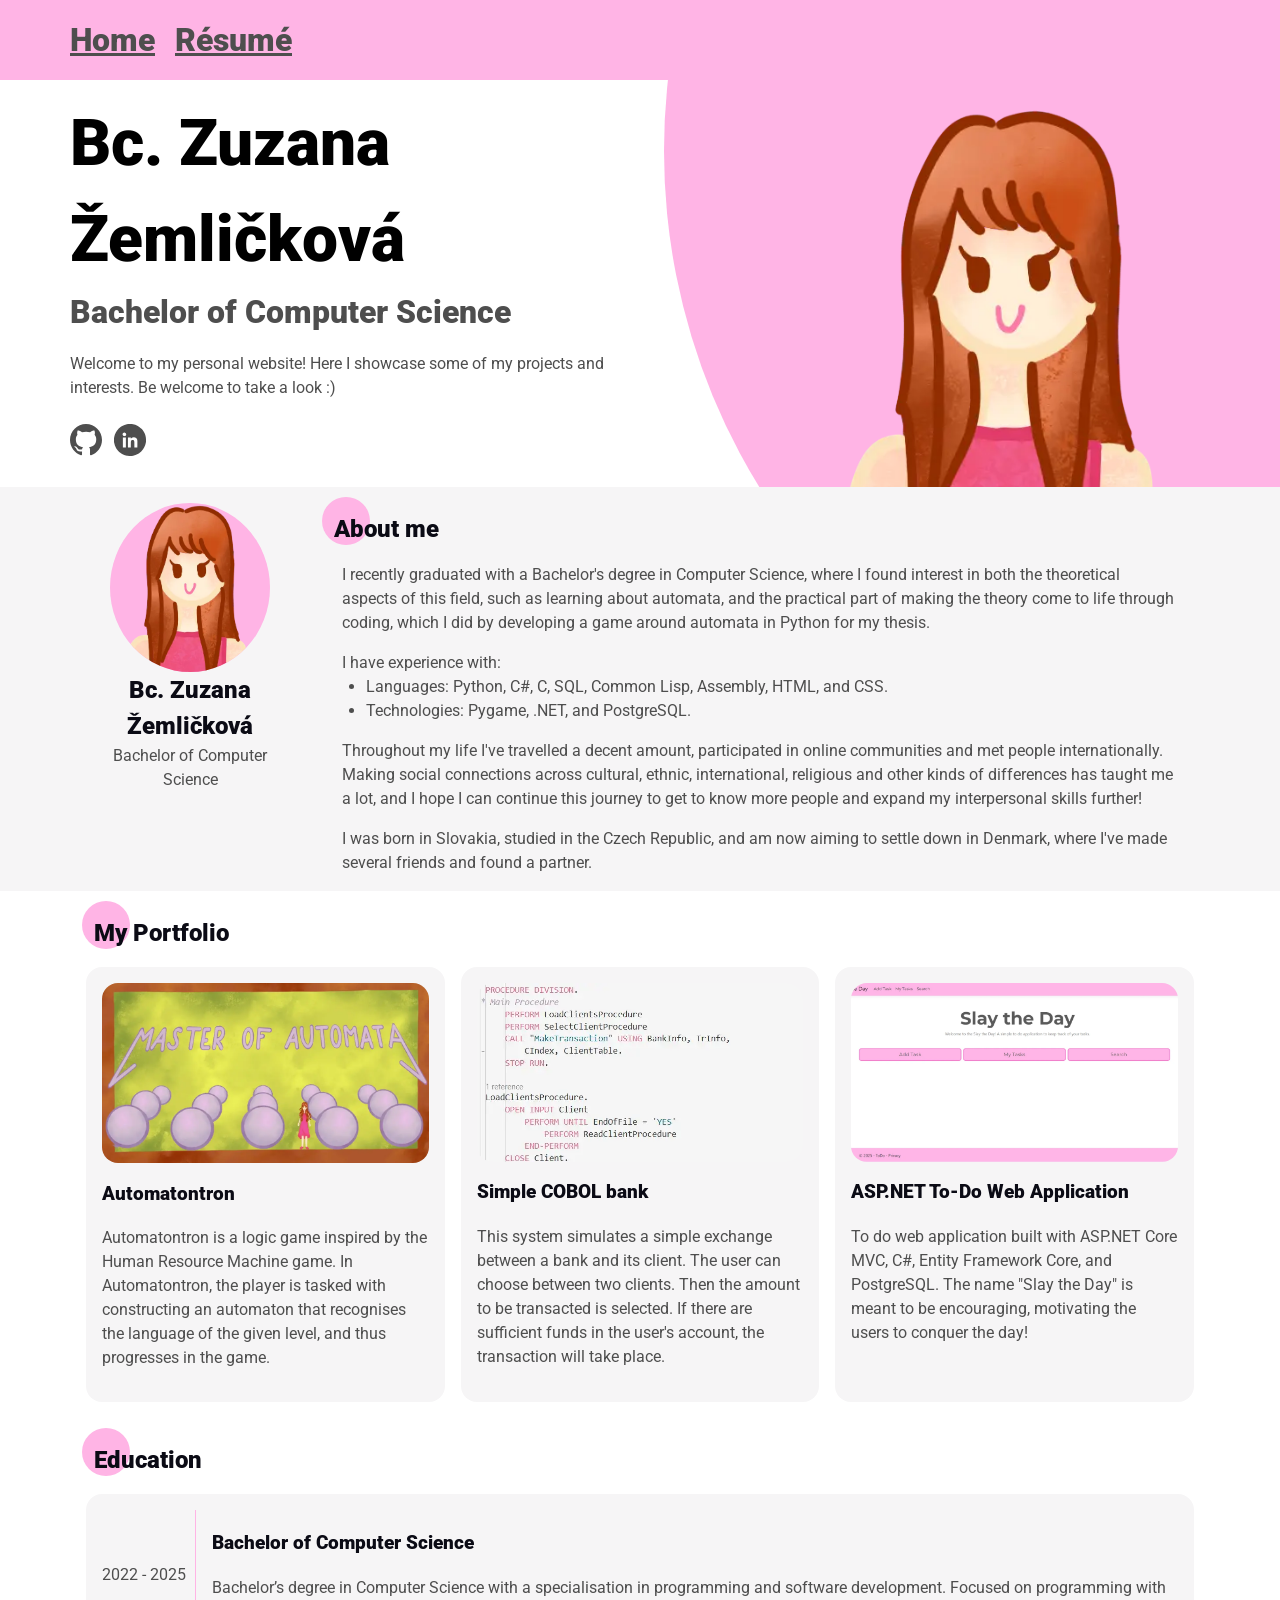
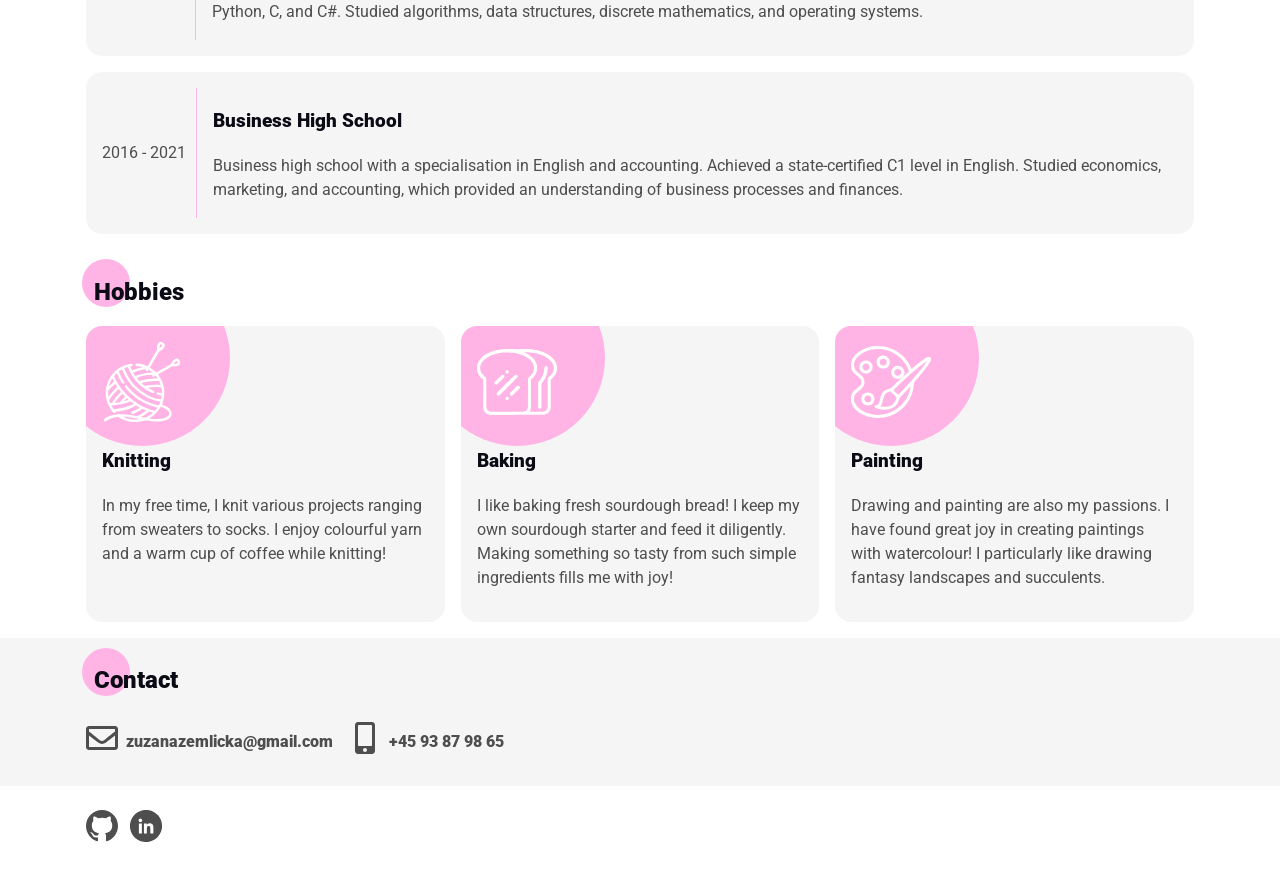
==== index.html @ 3e22348a "Update CV" ====
<!DOCTYPE html>
<html lang="en">
    <head>
        <link rel="stylesheet" href="style.css">
        <meta charset="UTF-8">
        <meta http-equiv="X-UA-Compatible" content="IE=edge">
        <meta name="viewport" content="width=device-width, initial-scale=1.0">
        <meta name="description" content="Portfolio website created to showcase my projects.">
        <link rel="icon" href="assets/other/profile-picture.webp">
        <title>Zuzana Žemličková | Portfolio</title>
    </head>

    <body>
        <header class="accent-color--primary section">
            <div class="justify-left section-width">
                <a href="index.html" class="link big-text padded-text-right thick-text">Home</a>
                <a href="Zuzana_Zemlickova_Resume.pdf" class="link big-text padded-text-right thick-text">Résumé</a>
            </div>
        </header>
        
        <main>
            <section class="background-color--primary overflow-stopper">
                <div class="flex section-width">
                    <div class="half display-contents">
                        <h1>Bc. Zuzana Žemličková</h1>
                        <span class="big-text coloured-text thick-text">Bachelor of Computer Science</span>
                        <p>Welcome to my personal website! Here I showcase some of my projects and interests. Be welcome to take a look :)</p>
                        <div>
                            <a href="https://github.com/ZuZanaZZ">
                                <img class="icon small-img" alt="github logo" src="assets/other/github-logo.svg"></a>
                            <a href="https://www.linkedin.com/in/zuzana-žemličková/">
                                <img class="icon small-img" alt="linkedin logo" src="assets/other/linkedin-logo.svg"></a>
                        </div>
                    </div>
                    <div class="big-circle flex-reverse half display-none">
                        <img class="upper--part__picture" alt="profile picture" src="assets/other/profile-picture.webp">
                    </div>
                </div>
            </section>

            <section class="background-color--secondary">
                <div class="about-me flex--no-padding section-width">
                    <figure class="vertical-align flex--no-padding">
                        <img class="about-me-picture avatar-circle" alt="profile picture" src="assets/other/profile-picture.webp">
                        <figcaption class="vertical-align flex--no-padding">
                            <h2 class="text-center">Bc. Zuzana Žemličková</h2>
                            <span class="text-center">Bachelor of Computer Science</span>
                        </figcaption>
                    </figure>
                    <article>
                        <h2 class="title">About me</h2>
                        <p class="padded-text-horizontal">
                            I recently graduated with a Bachelor's degree in Computer Science, where I found interest in both the theoretical aspects of this field, such as learning about automata, and the practical part of making the theory come to life through coding, which I did by developing a game around automata in Python for my thesis.
                        </p>
                        <h3 class="list-title">I have experience with:</h3>
                        <ul>
                            <li>Languages: Python, C#, C, SQL, Common Lisp, Assembly, HTML, and CSS.</li>
                            <li>Technologies: Pygame, .NET, and PostgreSQL.</li>
                        </ul>
                        <p class="padded-text-horizontal">
                            Throughout my life I've travelled a decent amount, participated in online communities and met people internationally. 
                            Making social connections across cultural, ethnic, international, religious and other kinds of differences has taught me a lot, and I hope I can continue this journey to get to know more people and expand my interpersonal skills further!
                        </p>
                        <p class="padded-text-horizontal">
                            I was born in Slovakia, studied in the Czech Republic, and am now aiming to settle down in Denmark, where I've made several friends and found a partner.
                        </p>
                    </article>
                </div>
            </section>
            
            <section class="section-width">
                <h2 class="grid__title title">My Portfolio</h2>
                    <div class="grid">
                        <article class="grid-card background-color--secondary">
                            <img class="grid-card--img" alt="Automatontron example" src="assets/automatontron/game_completion.webp">
                            <h3 class="grid-card__title">Automatontron</h3>
                                <p class="grid-card__text">
                                    Automatontron is a logic game inspired by the Human Resource Machine game. 
                                    In Automatontron, the player is tasked with constructing an automaton that recognises the language of the given level, and thus progresses in the game.
                                </p>
                            <a href="automatontron.html" class="grid-card--link">Automatontron card</a>
                        </article>
                        <article class="grid-card background-color--secondary">
                            <img class="grid-card--img" alt="COBOL example" src="assets/cobol_bank/COBOL_example.webp">
                            <h3 class="grid-card__title">Simple COBOL bank</h3>
                                <p class="grid-card__text">
                                    This system simulates a simple exchange between a bank and its client.
                                    The user can choose between two clients.
                                    Then the amount to be transacted is selected.
                                    If there are sufficient funds in the user's account, the transaction will take place.
                                </p>
                            <a href="cobol_bank.html" class="grid-card--link">Simple COBOL bank card</a>
                        </article>
                        <article class="grid-card background-color--secondary">
                            <img class="grid-card--img" alt="Slay the day example" src="assets/slay_the_day/main_page_full.webp">
                            <h3 class="grid-card__title">ASP.NET To-Do Web Application</h3>
                                <p class="grid-card__text">
                                    To do web application built with ASP.NET Core MVC, C#, Entity Framework Core, and PostgreSQL.
                                    The name "Slay the Day" is meant to be encouraging, motivating the users to conquer the day! 
                                </p>
                            <a href="slay_the_day.html" class="grid-card--link">Slay the day card</a>
                        </article>
                    </div>
            </section>

            <section class="section-width">
                <h2 class="title">Education</h2>
                    <div class="flex flex-vertical">
                        <article class="education-card flex-card background-color--secondary flex">
                            <div class="flex-vertical dividing-line divider-width">
                                <span><time datetime="2022">2022</time> - <time datetime="2025">2025</time></span>
                            </div>
                            <div>
                                <h3>Bachelor of Computer Science</h3>
                                <p>
                                    Bachelor’s degree in Computer Science with a specialisation in programming and software development. 
                                    Focused on programming with Python, C, and C#. Studied algorithms, data structures, discrete mathematics, and operating systems.
                                </p>
                            </div>
                        </article>
                        <article class="education-card flex-card background-color--secondary flex">
                            <div class="flex-vertical dividing-line divider-width">
                                <span><time datetime="2016">2016</time> - <time datetime="2021">2021</time></span>
                            </div>
                            <div>
                                <h3>Business High School</h3>
                                <p>Business high school with a specialisation in English and accounting.
                                    Achieved a state-certified C1 level in English.
                                    Studied economics, marketing, and accounting, which provided an understanding of business processes and finances.
                                </p>
                            </div>
                        </article>
                    </div>
            </section>

            <section class="section-width">
                <h2 class="flex-title title">Hobbies</h2>
                    <div class="flex">
                        <article class="flex-card background-color--secondary overflow-stopper card-circle">
                            <img class="hobbies-picture" alt="yarn icon" src="assets/other/knitting.svg">
                            <h3 class="flex-card__title">Knitting</h3>
                                <p class="flex-card__text">
                                    In my free time, I knit various projects ranging from sweaters to socks.
                                    I enjoy colourful yarn and a warm cup of coffee while knitting!
                                </p>
                        </article>
                        <article class="flex-card background-color--secondary overflow-stopper card-circle">
                            <img class="hobbies-picture" alt="bread icon" src="assets/other/baking.svg">
                            <h3 class="flex-card__title">Baking</h3>
                                <p class="flex-card__text">
                                    I like baking fresh sourdough bread! 
                                    I keep my own sourdough starter and feed it diligently.
                                    Making something so tasty from such simple ingredients fills me with joy!
                                </p>
                        </article>
                        <article class="flex-card background-color--secondary overflow-stopper card-circle">
                            <img class="hobbies-picture" alt="painting icon" src="assets/other/painting.svg">
                            <h3 class="flex-card__title">Painting</h3>
                                <p class="flex-card__text">
                                    Drawing and painting are also my passions. 
                                    I have found great joy in creating paintings with watercolour! 
                                    I particularly like drawing fantasy landscapes and succulents.
                                </p>
                        </article>
                    </div>
            </section>

            <section class="background-color--secondary">
                <div class="section-width">
                    <h2 class="title circle">Contact</h2>
                        <div class="flex">
                            <div class="flex--no-padding">
                                <img class="small-img" alt="envelope icon" src="assets/other/envelope-regular.svg">
                                <address class="padded-text-vertical thick-text">zuzanazemlicka@gmail.com</address>
                            </div>
                            <div class="flex--no-padding">
                                <img class="small-img" alt="mobile icon" src="assets/other/mobile-alt-solid.svg">
                                <address class="padded-text-vertical thick-text">+45 93 87 98 65</address>
                            </div>
                        </div>
                </div>
            </section>
        </main>    

        <footer class="section-width footer">
            <div class="justify-left">
                <a href="https://github.com/ZuZanaZZ">
                    <img class="icon small-img" alt="github logo" src="assets/other/github-logo.svg"></a>
                <a href="https://www.linkedin.com/in/zuzana-žemličková/">
                    <img class="icon small-img" alt="linkedin logo" src="assets/other/linkedin-logo.svg"></a>
            </div>
        </footer>
    </body>
</html>
---- style.css ----
/*colors*/
:root{
    --background-color--primary: #f6f5f6;
    --background-color--secondary: white;
    --accent-color--primary: #ffb4e5;
    --accent-color--secondary: #dedbde;
    --text-color--title: #0b0b15;   
    --text-color--text: #4e4e4e;
}

/*font*/
@font-face {
    font-family: "Roboto";
    font-display: swap;
    src: url(assets/other/Roboto-VariableFont_wdth\,wght.ttf);
}

/*site*/
.background-color--primary{
    background-color: var(--background-color--secondary);
}

.background-color--secondary{
    background-color: var(--background-color--primary);
} 

.accent-color--primary{
    background-color: var(--accent-color--primary);
}

.section-width{
    max-width: 1140px;
    margin: auto;
}

body, textarea{
    font-family: "Roboto", sans-serif;
    line-height: 1.5;
    font-weight: 400;
    margin: 0;
    padding: 0;
}

.big-img, .medium-img{
    border-radius: 1em;
    margin-left: 3em;
}

/*font*/
p, a, address, span, li{
    color: var(--text-color--text);
}

h1{
    font-size: 4em;
    margin: 0;
    font-weight: 900;
}

h2, h3{
    color: var(--text-color--title);
    font-weight: 900;
}

.padded-text-vertical{
    padding: 1em 0;
}

.padded-text-horizontal{
    padding: 0 2em;
}

.padded-text-right{
    padding-right: 0.5em;
}

.big-text{
    font-size: 2em;
}

.small-text{
    font-size: 0.9em;
}

.thick-text{
    font-weight: 900;
}

.text-center{
    text-align: center;
    margin: 0;
}

/*lists*/
ul{
    margin: 0;
}

li{
    margin-left: 1em;
}

.list-title{
    position: relative;
    font-weight: 400;
    font-size: medium;
    padding-left: 2em;
    margin: 0;
    color: var(--text-color--text);
}

/*circles*/
.avatar-circle{
    background-color: var(--accent-color--primary);
    border-radius: 50%;
}

.big-circle{
    position:relative;
    z-index: 1;
}

.big-circle::before{
    content: "";
    background-color: var(--accent-color--primary);
    width: 80em;
    height: 80em;
    display: inline-block;
    position: absolute;
    z-index: -1;
    bottom: -20em;
    left: 1em;
    border-radius: 50%; 
}

.overflow-stopper{
    position: relative;
    overflow: hidden;
}

.card-circle{
    padding: 1em;
    z-index: 1;
}

.card-circle::before{
    content: "";
    background-color: var(--accent-color--primary);
    width: 11em;
    height: 11em;
    display: inline-block;
    position: absolute;
    z-index: -1;
    left: -2em;
    border-radius: 50%; 
}

/*titles*/
.title{
    position: relative;
    z-index: 1;
    padding: 1em 1em 0 1em;
    margin: 0;
    font-weight: 900;
}

.title::before{
    content: "";
    background-color: var(--accent-color--primary);
    width: 2em;
    height: 2em;
    display: inline-block;
    position: absolute;
    z-index: -1;
    bottom: 0.1em;
    left: 0.5em;
    border-radius: 50%;
}


/*icons*/
.icon:hover{
    background-color: var(--accent-color--secondary);
    transition: background-color 0.2s;
    border-radius: 50%;
}

.icon:active{
    background-color: var(--accent-color--primary);
    transition: background-color 0.2s;
    border-radius: 50%;
}

/*navbar*/
.link{
    text-decoration: underline;
}

.link:hover{
    color: black;
}

.link:active{
    color: var(--text-color--text);
}

/*upper part*/  
.half {
    width: 50%;
}

.box-width-auto{
    width: auto;
    display: block;
}

.upper--part__picture{
    width: 25em;
    border-radius: 1em;
    position: absolute;
    top: 0.5em;
}

.flex-reverse{
    display: flex;
    gap: 1em;
    justify-content: flex-end;
    align-items: flex-end;
}

/*about me*/
.about-me{
    z-index: 1;
}

.about-me-picture{
    width: 10em;
    justify-self: center;
}

.vertical-align{
    align-items: center;
    flex-direction: column;
}

/*my portfolio*/
.grid{
    display: grid;
    margin: 1em;
    gap: 1em;
    grid-template-columns: repeat(auto-fill, minmax(319px, 1fr));
}

.grid-card{
    padding: 1em;
    border-radius: 1em;
    position: relative;
}

.grid-card__title{
    margin-top: 0.5em;
}

.grid-card:hover{
    background-color: var(--accent-color--secondary);
}

.grid-card:active{
    background-color: var(--accent-color--primary);
}

.grid-card--img{
    width: 100%;
    border-radius: 1em;
    height:auto;
}

.grid-card--link{
    content-visibility: hidden;
    position: absolute;
    top: 0;
    bottom: 0;
    left: 0;
    width: 100%;
}

/*education*/
.dividing-line{
    border-right: 1px solid var(--accent-color--primary);
}

.divider-width{
    width: 10em;
}

.flex-vertical{
    display: flex;
    flex-direction: column;
    justify-content: center;
}

.box-width-normal{
    width: 5em;
}

/*hobbies*/
.flex{
    display: flex;
    gap: 1em;
    padding: 1em;
}

.flex-card{
    border-radius: 1em;
    padding: 1em;
    flex: 1;
}
.hobbies-picture{
    height: 5em;
}

/*contact*/
.flex--no-padding{
    display: flex;
}

.small-img{
    height: 2em;
    margin-top: 0.5em;
    margin-bottom: 0.5em;
    margin-right: 0.5em;
    width: 2em;
}

address{
    font-style: normal;
}

/*footer*/
.justify-left{
    flex: none;
    justify-items: left;
    padding: 1em;
}

/*breakpoints: 1200, 960, 560, 360*/
/*extra big*/
@media (min-width: 1200px){ 
    .card-circle::before{
        top: -3.5em;
        right: 11em;
    }

    .box-width-auto{
        display: contents;
    }
}

/*big*/
@media (max-width: 1199px){
    .card-circle::before{
        top: -3.5em;
        right: 9.5em;
    }

    .box-width-auto{
        display: contents;
    }
}

/*medium*/
@media(max-width: 959px){
    .flex{
        flex-direction: column; 
    }

    .flex-horizontal{
        justify-content: center;
    }

    .box-width-auto{
        display: contents;
    }

    .display-none{
        display: none;
    }

    .about-me{
        flex-direction: column;
    }

    .card-circle::before{
        top: -3.5em;
        left: -3em;
    }

    .display-contents{
        display: contents;
    }

    .education-card{
        flex-direction: row;
    }

    .footer{
        flex-direction: row;
    }

    .big-img{
        width: 60%;
        height: 60%;
    }
}

/*small*/
@media (max-width: 559px){
    h1{
        font-size: 3.5em;
        margin: 0;
    }

    .box-width-auto{
        display: grid;
    }

    .education-card{
        flex-direction: column;
    }
    
    .dividing-line{
        display: contents;
    }

    .push{
        display: contents;
    }

    .footer{
        flex-direction: column;
        margin: auto;
        text-align: center;
    }

    .medium-img{
        width: 40%;
        height: 40%;
    }
}
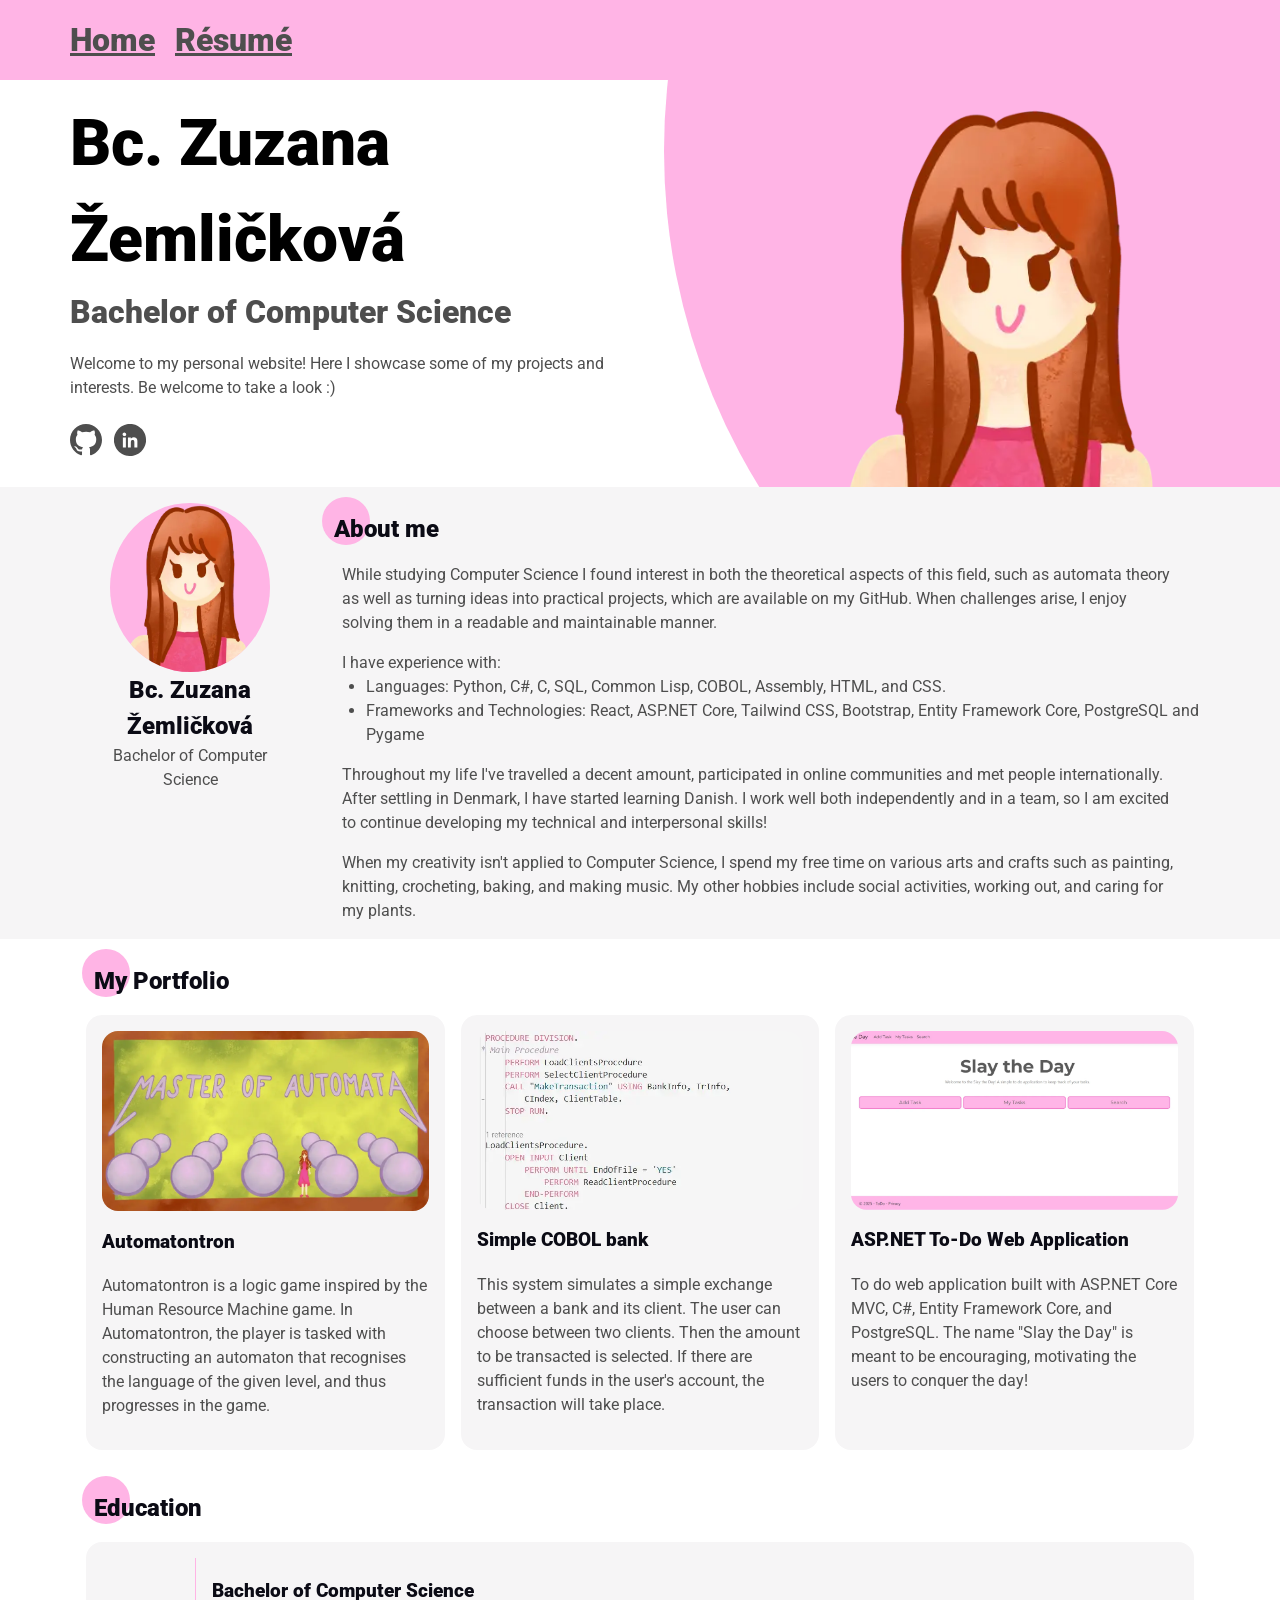
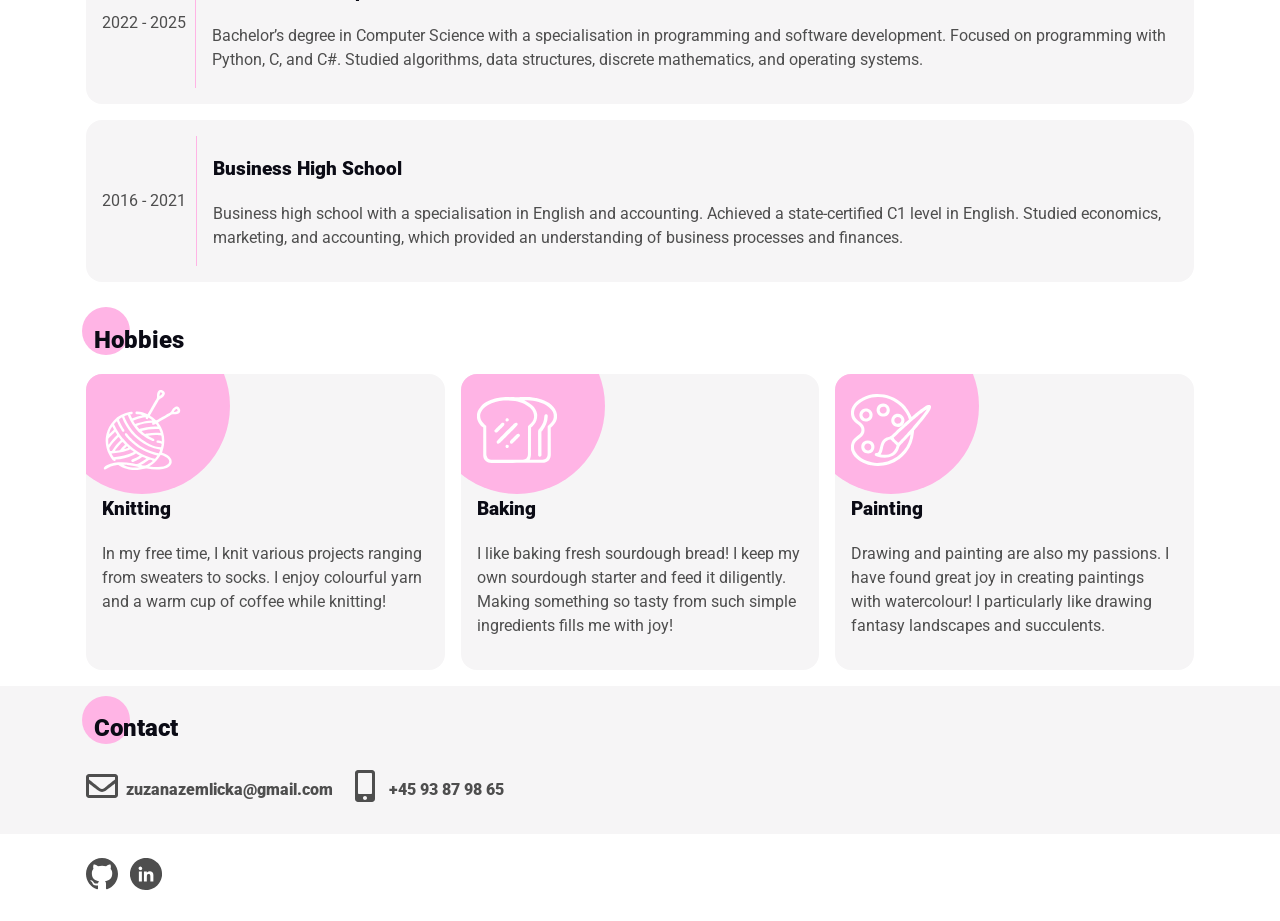
==== commit a7981cdf: "Update About me section and resume" ====
--- a/index.html
+++ b/index.html
@@ -50,19 +50,22 @@
                     <article>
                         <h2 class="title">About me</h2>
                         <p class="padded-text-horizontal">
-                            I recently graduated with a Bachelor's degree in Computer Science, where I found interest in both the theoretical aspects of this field, such as learning about automata, and the practical part of making the theory come to life through coding, which I did by developing a game around automata in Python for my thesis.
+                            While studying Computer Science I found interest in both the theoretical aspects of this field, such as automata theory as well as turning ideas into practical projects, which are available on my GitHub. 
+                            When challenges arise, I enjoy solving them in a readable and maintainable manner.
                         </p>
                         <h3 class="list-title">I have experience with:</h3>
                         <ul>
-                            <li>Languages: Python, C#, C, SQL, Common Lisp, Assembly, HTML, and CSS.</li>
-                            <li>Technologies: Pygame, .NET, and PostgreSQL.</li>
+                            <li>Languages: Python, C#, C, SQL, Common Lisp, COBOL, Assembly, HTML, and CSS.</li>
+                            <li>Frameworks and Technologies: React, ASP.NET Core, Tailwind CSS, Bootstrap, Entity Framework Core, PostgreSQL and Pygame</li>
                         </ul>
                         <p class="padded-text-horizontal">
                             Throughout my life I've travelled a decent amount, participated in online communities and met people internationally. 
-                            Making social connections across cultural, ethnic, international, religious and other kinds of differences has taught me a lot, and I hope I can continue this journey to get to know more people and expand my interpersonal skills further!
+                            After settling in Denmark, I have started learning Danish. 
+                            I work well both independently and in a team, so I am excited to continue developing my technical and interpersonal skills!
                         </p>
                         <p class="padded-text-horizontal">
-                            I was born in Slovakia, studied in the Czech Republic, and am now aiming to settle down in Denmark, where I've made several friends and found a partner.
+                            When my creativity isn't applied to Computer Science, I spend my free time on various arts and crafts such as painting, knitting, crocheting, baking, and making music. 
+                            My other hobbies include social activities, working out, and caring for my plants.
                         </p>
                     </article>
                 </div>
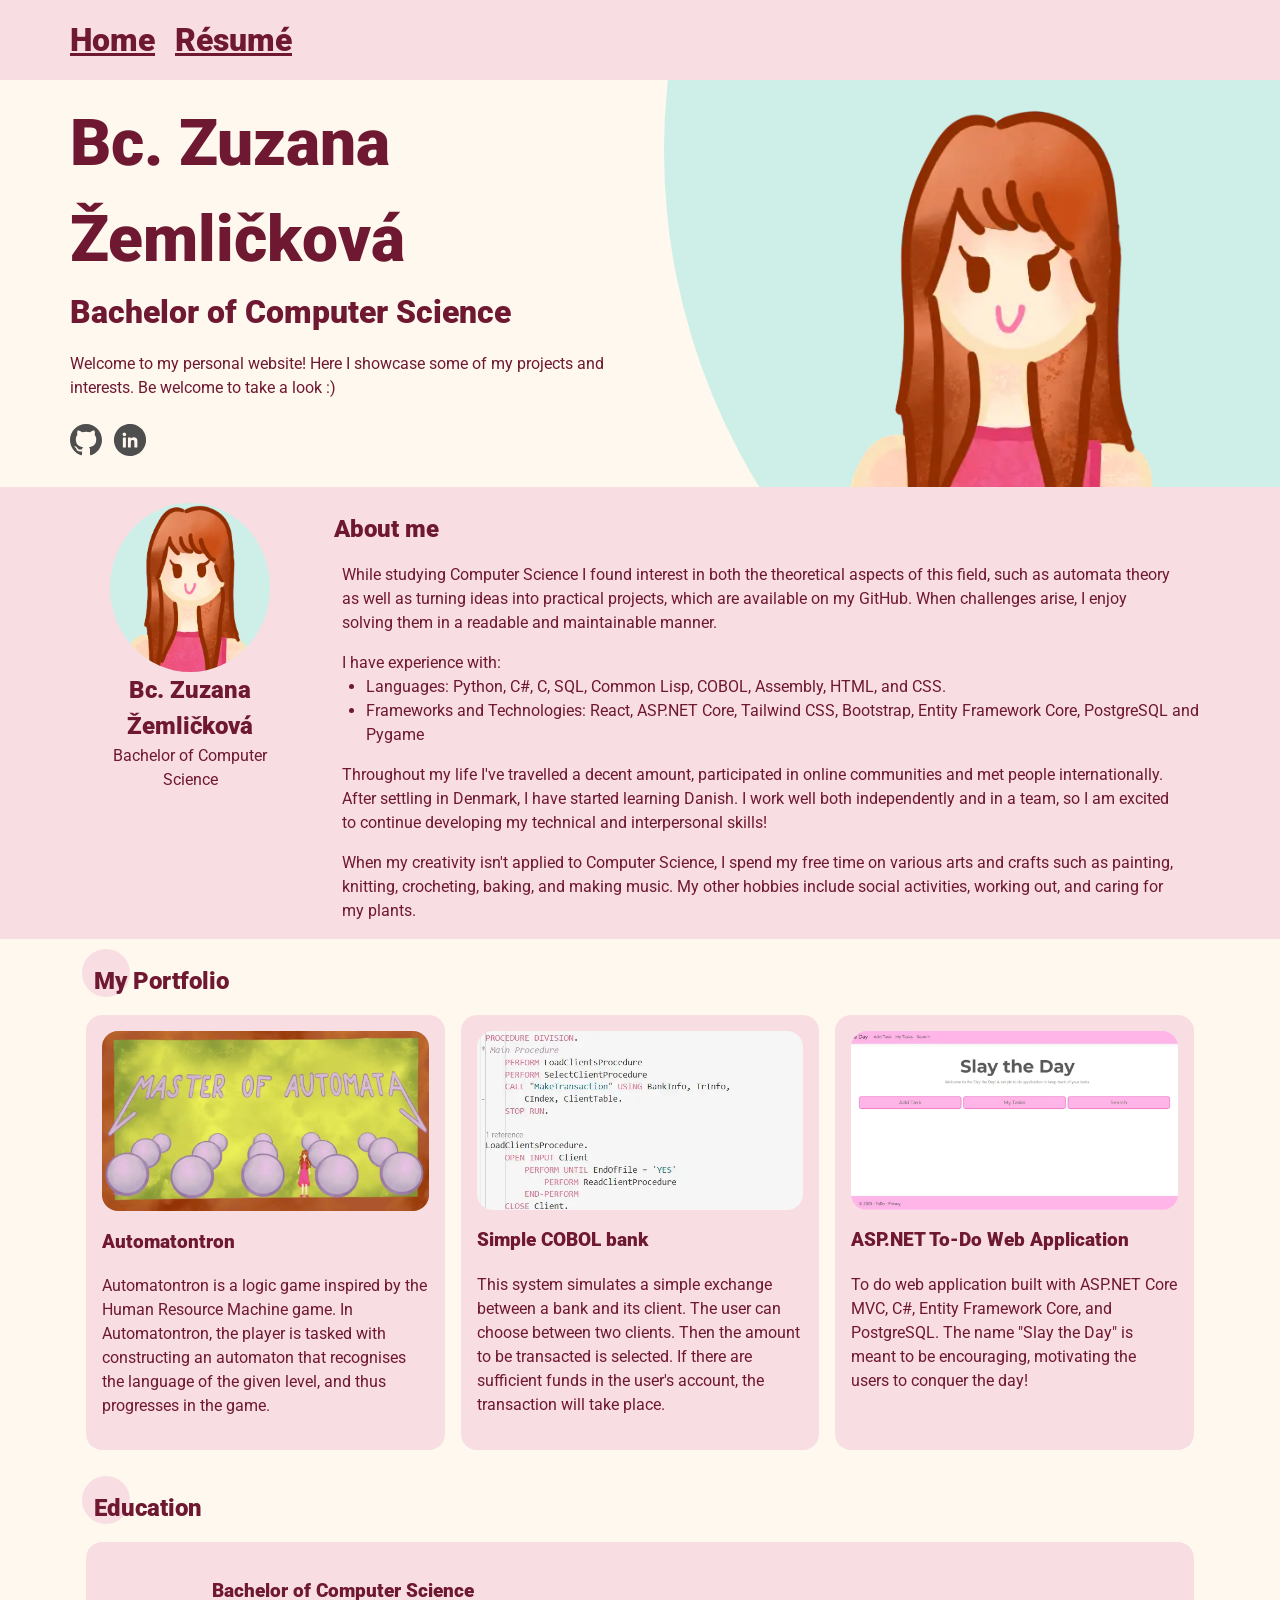
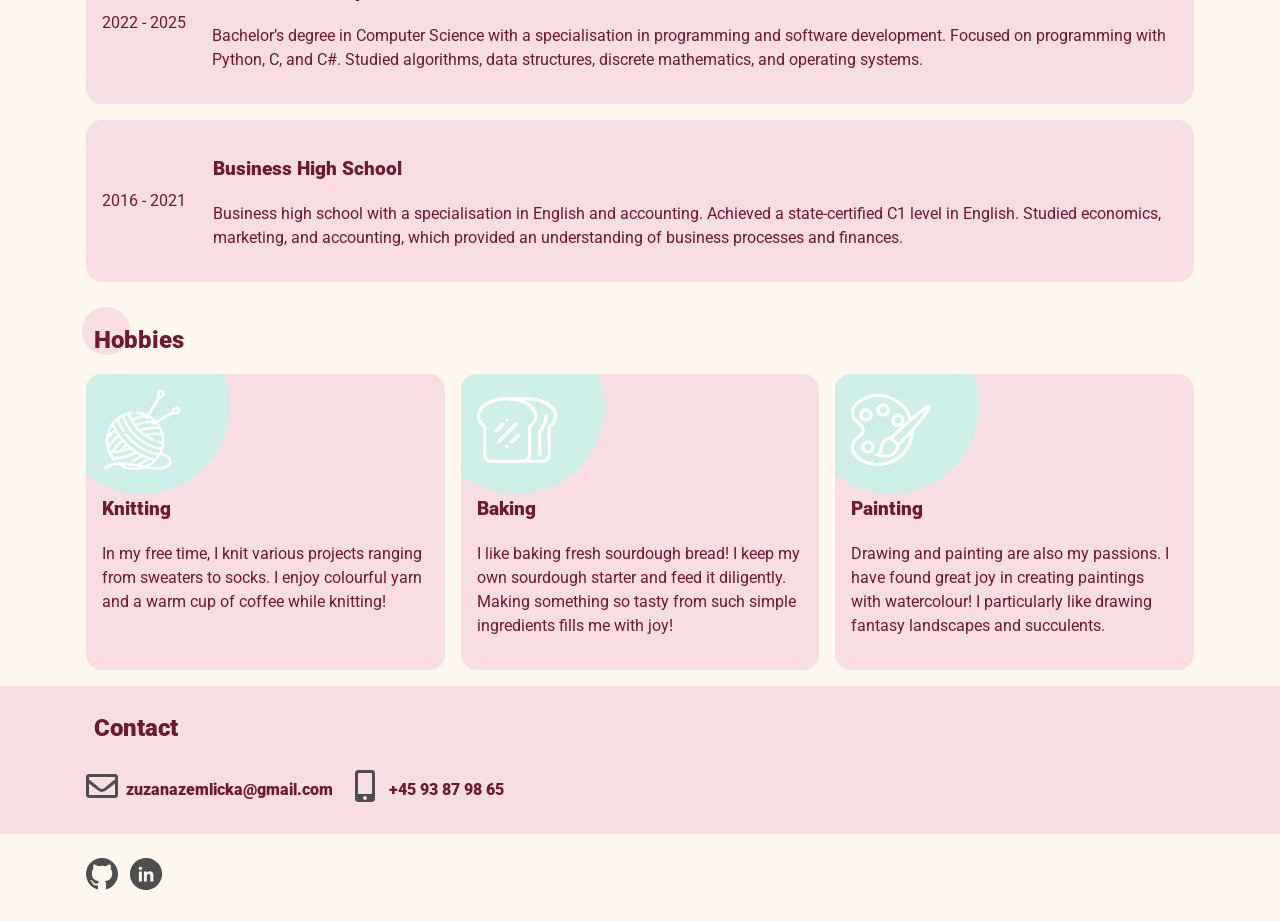
==== commit 1c5a0d2b: "Applying the basic colour palette" ====
--- a/index.html
+++ b/index.html
@@ -10,7 +10,7 @@
         <title>Zuzana Žemličková | Portfolio</title>
     </head>
 
-    <body>
+    <body class="background-color--primary">
         <header class="accent-color--primary section">
             <div class="justify-left section-width">
                 <a href="index.html" class="link big-text padded-text-right thick-text">Home</a>
@@ -19,7 +19,7 @@
         </header>
         
         <main>
-            <section class="background-color--primary overflow-stopper">
+            <section class="overflow-stopper">
                 <div class="flex section-width">
                     <div class="half display-contents">
                         <h1>Bc. Zuzana Žemličková</h1>
@@ -33,15 +33,15 @@
                         </div>
                     </div>
                     <div class="big-circle flex-reverse half display-none">
-                        <img class="upper--part__picture" alt="profile picture" src="assets/other/profile-picture.webp">
+                        <img class="upper--part__picture" alt="profile picture of the sites author" src="assets/other/profile-picture.webp">
                     </div>
                 </div>
             </section>
 
-            <section class="background-color--secondary">
+            <section class="accent-color--primary">
                 <div class="about-me flex--no-padding section-width">
                     <figure class="vertical-align flex--no-padding">
-                        <img class="about-me-picture avatar-circle" alt="profile picture" src="assets/other/profile-picture.webp">
+                        <img class="about-me-picture avatar-circle" alt="profile picture of the sites author" src="assets/other/profile-picture.webp">
                         <figcaption class="vertical-align flex--no-padding">
                             <h2 class="text-center">Bc. Zuzana Žemličková</h2>
                             <span class="text-center">Bachelor of Computer Science</span>
@@ -74,8 +74,8 @@
             <section class="section-width">
                 <h2 class="grid__title title">My Portfolio</h2>
                     <div class="grid">
-                        <article class="grid-card background-color--secondary">
-                            <img class="grid-card--img" alt="Automatontron example" src="assets/automatontron/game_completion.webp">
+                        <article class="grid-card accent-color--primary">
+                            <img class="grid-card--img" alt="gameplay example of Automatontron" src="assets/automatontron/game_completion.webp">
                             <h3 class="grid-card__title">Automatontron</h3>
                                 <p class="grid-card__text">
                                     Automatontron is a logic game inspired by the Human Resource Machine game. 
@@ -83,8 +83,8 @@
                                 </p>
                             <a href="automatontron.html" class="grid-card--link">Automatontron card</a>
                         </article>
-                        <article class="grid-card background-color--secondary">
-                            <img class="grid-card--img" alt="COBOL example" src="assets/cobol_bank/COBOL_example.webp">
+                        <article class="grid-card accent-color--primary">
+                            <img class="grid-card--img" alt="example of COBOL code" src="assets/cobol_bank/COBOL_example.webp">
                             <h3 class="grid-card__title">Simple COBOL bank</h3>
                                 <p class="grid-card__text">
                                     This system simulates a simple exchange between a bank and its client.
@@ -94,8 +94,8 @@
                                 </p>
                             <a href="cobol_bank.html" class="grid-card--link">Simple COBOL bank card</a>
                         </article>
-                        <article class="grid-card background-color--secondary">
-                            <img class="grid-card--img" alt="Slay the day example" src="assets/slay_the_day/main_page_full.webp">
+                        <article class="grid-card accent-color--primary">
+                            <img class="grid-card--img" alt="to do web application main page" src="assets/slay_the_day/main_page_full.webp">
                             <h3 class="grid-card__title">ASP.NET To-Do Web Application</h3>
                                 <p class="grid-card__text">
                                     To do web application built with ASP.NET Core MVC, C#, Entity Framework Core, and PostgreSQL.
@@ -109,7 +109,7 @@
             <section class="section-width">
                 <h2 class="title">Education</h2>
                     <div class="flex flex-vertical">
-                        <article class="education-card flex-card background-color--secondary flex">
+                        <article class="education-card flex-card accent-color--primary flex">
                             <div class="flex-vertical dividing-line divider-width">
                                 <span><time datetime="2022">2022</time> - <time datetime="2025">2025</time></span>
                             </div>
@@ -121,7 +121,7 @@
                                 </p>
                             </div>
                         </article>
-                        <article class="education-card flex-card background-color--secondary flex">
+                        <article class="education-card flex-card accent-color--primary flex">
                             <div class="flex-vertical dividing-line divider-width">
                                 <span><time datetime="2016">2016</time> - <time datetime="2021">2021</time></span>
                             </div>
@@ -139,7 +139,7 @@
             <section class="section-width">
                 <h2 class="flex-title title">Hobbies</h2>
                     <div class="flex">
-                        <article class="flex-card background-color--secondary overflow-stopper card-circle">
+                        <article class="flex-card accent-color--primary overflow-stopper card-circle">
                             <img class="hobbies-picture" alt="yarn icon" src="assets/other/knitting.svg">
                             <h3 class="flex-card__title">Knitting</h3>
                                 <p class="flex-card__text">
@@ -147,7 +147,7 @@
                                     I enjoy colourful yarn and a warm cup of coffee while knitting!
                                 </p>
                         </article>
-                        <article class="flex-card background-color--secondary overflow-stopper card-circle">
+                        <article class="flex-card accent-color--primary overflow-stopper card-circle">
                             <img class="hobbies-picture" alt="bread icon" src="assets/other/baking.svg">
                             <h3 class="flex-card__title">Baking</h3>
                                 <p class="flex-card__text">
@@ -156,7 +156,7 @@
                                     Making something so tasty from such simple ingredients fills me with joy!
                                 </p>
                         </article>
-                        <article class="flex-card background-color--secondary overflow-stopper card-circle">
+                        <article class="flex-card accent-color--primary overflow-stopper card-circle">
                             <img class="hobbies-picture" alt="painting icon" src="assets/other/painting.svg">
                             <h3 class="flex-card__title">Painting</h3>
                                 <p class="flex-card__text">
@@ -168,7 +168,7 @@
                     </div>
             </section>
 
-            <section class="background-color--secondary">
+            <section class="accent-color--primary">
                 <div class="section-width">
                     <h2 class="title circle">Contact</h2>
                         <div class="flex">
--- a/style.css
+++ b/style.css
@@ -1,11 +1,9 @@
 /*colors*/
 :root{
-    --background-color--primary: #f6f5f6;
-    --background-color--secondary: white;
-    --accent-color--primary: #ffb4e5;
-    --accent-color--secondary: #dedbde;
-    --text-color--title: #0b0b15;   
-    --text-color--text: #4e4e4e;
+    --background-color--primary: #FFF8EE;
+    --accent-color--primary: #F8DDE3;
+    --accent-color--secondary: #CDEFE8;
+    --text-color: #6F1832;   
 }
 
 /*font*/
@@ -17,12 +15,8 @@
 
 /*site*/
 .background-color--primary{
-    background-color: var(--background-color--secondary);
-}
-
-.background-color--secondary{
     background-color: var(--background-color--primary);
-} 
+}
 
 .accent-color--primary{
     background-color: var(--accent-color--primary);
@@ -48,17 +42,18 @@
 
 /*font*/
 p, a, address, span, li{
-    color: var(--text-color--text);
+    color: var(--text-color);
 }
 
 h1{
+    color: var(--text-color);
     font-size: 4em;
     margin: 0;
     font-weight: 900;
 }
 
 h2, h3{
-    color: var(--text-color--title);
+    color: var(--text-color);
     font-weight: 900;
 }
 
@@ -76,10 +71,6 @@
 
 .big-text{
     font-size: 2em;
-}
-
-.small-text{
-    font-size: 0.9em;
 }
 
 .thick-text{
@@ -106,12 +97,12 @@
     font-size: medium;
     padding-left: 2em;
     margin: 0;
-    color: var(--text-color--text);
+    color: var(--text-color);
 }
 
 /*circles*/
 .avatar-circle{
-    background-color: var(--accent-color--primary);
+    background-color: var(--accent-color--secondary);
     border-radius: 50%;
 }
 
@@ -122,7 +113,7 @@
 
 .big-circle::before{
     content: "";
-    background-color: var(--accent-color--primary);
+    background-color: var(--accent-color--secondary);
     width: 80em;
     height: 80em;
     display: inline-block;
@@ -145,7 +136,7 @@
 
 .card-circle::before{
     content: "";
-    background-color: var(--accent-color--primary);
+    background-color: var(--accent-color--secondary);
     width: 11em;
     height: 11em;
     display: inline-block;
@@ -201,7 +192,7 @@
 }
 
 .link:active{
-    color: var(--text-color--text);
+    color: var(--text-color);
 }
 
 /*upper part*/  
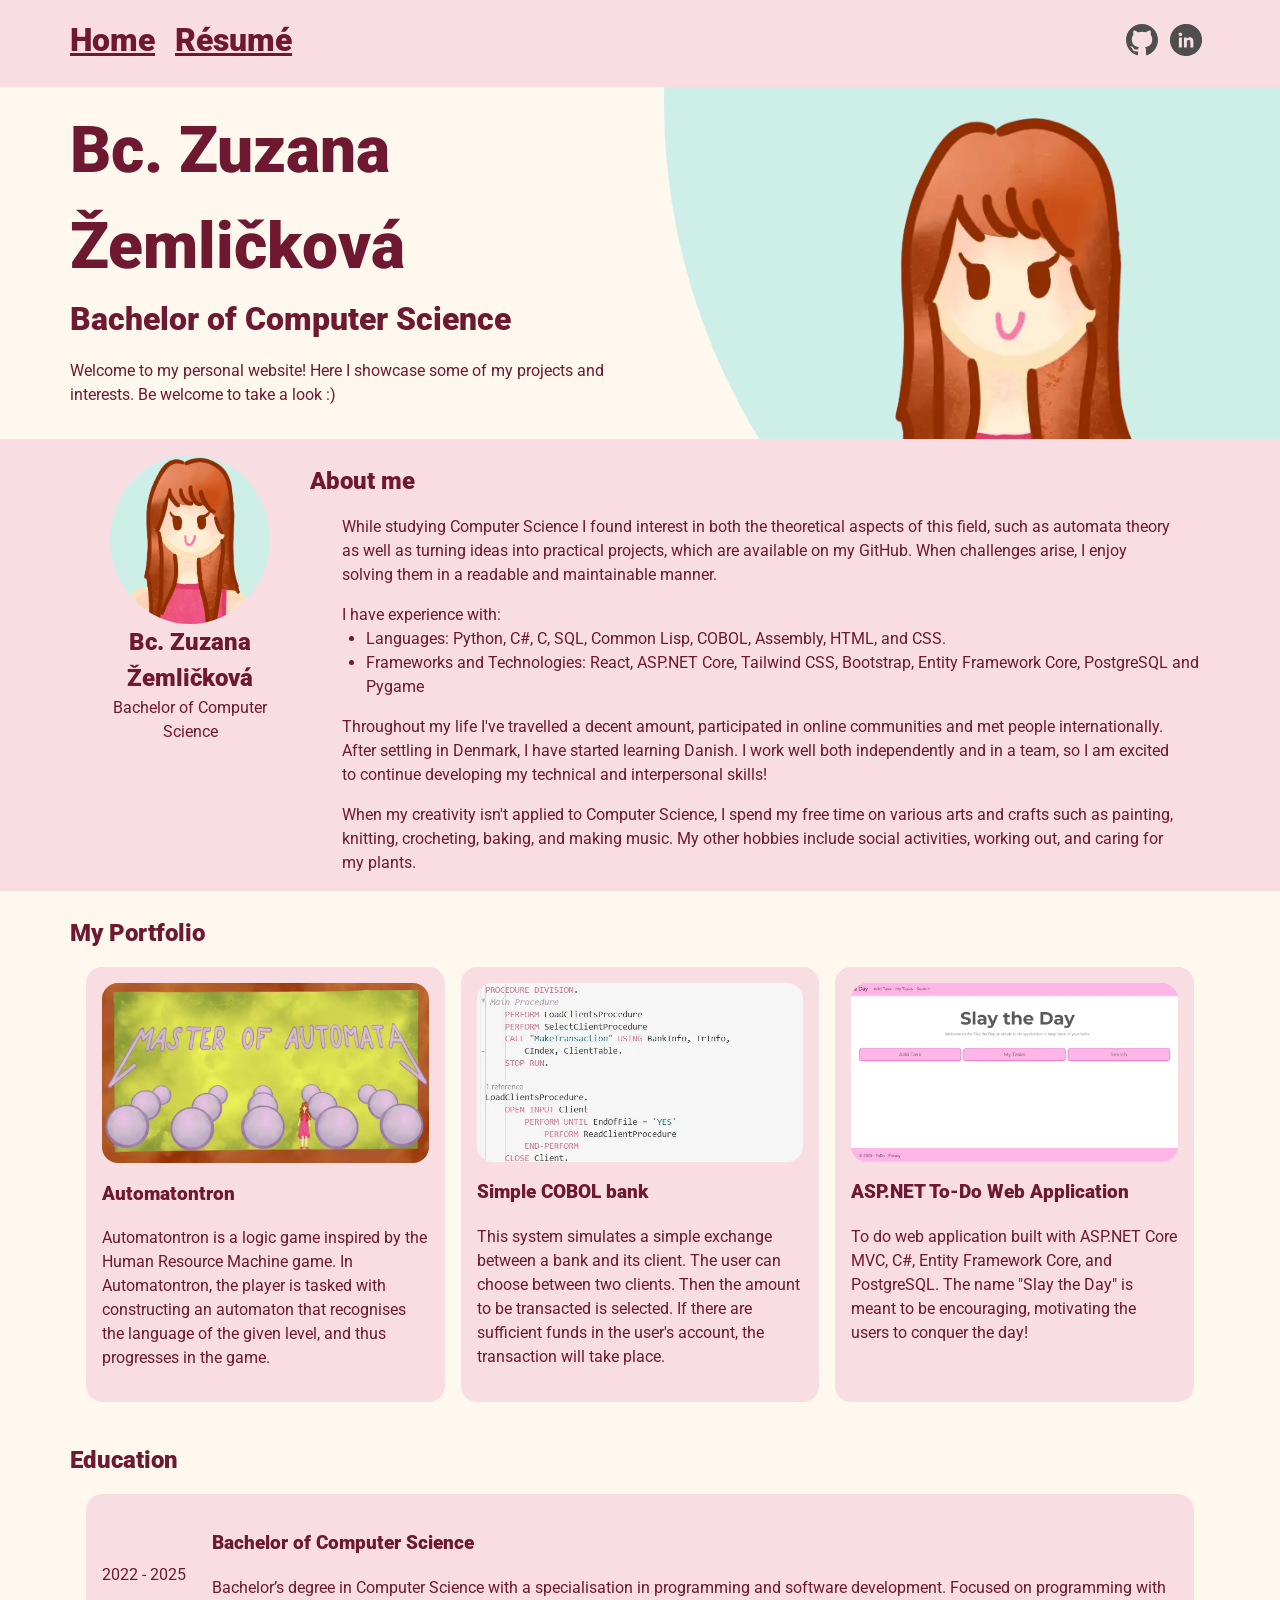
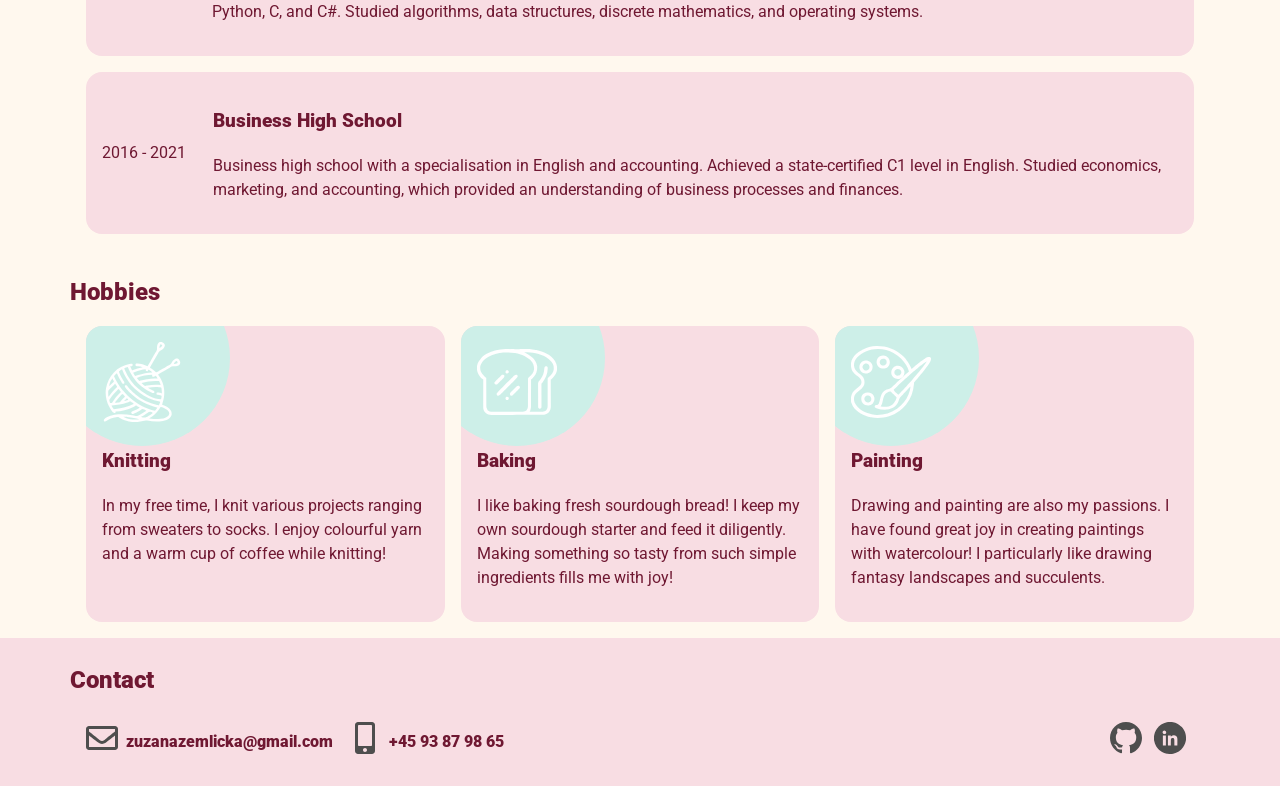
==== commit b5be49e2: "Fix header and footer" ====
--- a/index.html
+++ b/index.html
@@ -11,10 +11,18 @@
     </head>
 
     <body class="background-color--primary">
-        <header class="accent-color--primary section">
-            <div class="justify-left section-width">
-                <a href="index.html" class="link big-text padded-text-right thick-text">Home</a>
-                <a href="Zuzana_Zemlickova_Resume.pdf" class="link big-text padded-text-right thick-text">Résumé</a>
+        <header class="accent-color--primary">
+            <div class="section-width flex">
+                <div>
+                    <a href="index.html" class="link big-text padded-text-right thick-text">Home</a>
+                    <a href="Zuzana_Zemlickova_Resume.pdf" class="link big-text padded-text-right thick-text">Résumé</a>
+                </div>
+                <div class="push">
+                    <a href="https://github.com/ZuZanaZZ">
+                        <img class="icon small-img" alt="github logo" src="assets/other/github-logo.svg"></a>
+                    <a href="https://www.linkedin.com/in/zuzana-žemličková/">
+                        <img class="icon small-img" alt="linkedin logo" src="assets/other/linkedin-logo.svg"></a>
+                </div>
             </div>
         </header>
         
@@ -25,12 +33,6 @@
                         <h1>Bc. Zuzana Žemličková</h1>
                         <span class="big-text coloured-text thick-text">Bachelor of Computer Science</span>
                         <p>Welcome to my personal website! Here I showcase some of my projects and interests. Be welcome to take a look :)</p>
-                        <div>
-                            <a href="https://github.com/ZuZanaZZ">
-                                <img class="icon small-img" alt="github logo" src="assets/other/github-logo.svg"></a>
-                            <a href="https://www.linkedin.com/in/zuzana-žemličková/">
-                                <img class="icon small-img" alt="linkedin logo" src="assets/other/linkedin-logo.svg"></a>
-                        </div>
                     </div>
                     <div class="big-circle flex-reverse half display-none">
                         <img class="upper--part__picture" alt="profile picture of the sites author" src="assets/other/profile-picture.webp">
@@ -167,30 +169,27 @@
                         </article>
                     </div>
             </section>
-
-            <section class="accent-color--primary">
-                <div class="section-width">
-                    <h2 class="title circle">Contact</h2>
-                        <div class="flex">
-                            <div class="flex--no-padding">
-                                <img class="small-img" alt="envelope icon" src="assets/other/envelope-regular.svg">
-                                <address class="padded-text-vertical thick-text">zuzanazemlicka@gmail.com</address>
-                            </div>
-                            <div class="flex--no-padding">
-                                <img class="small-img" alt="mobile icon" src="assets/other/mobile-alt-solid.svg">
-                                <address class="padded-text-vertical thick-text">+45 93 87 98 65</address>
-                            </div>
-                        </div>
-                </div>
-            </section>
         </main>    
 
-        <footer class="section-width footer">
-            <div class="justify-left">
-                <a href="https://github.com/ZuZanaZZ">
-                    <img class="icon small-img" alt="github logo" src="assets/other/github-logo.svg"></a>
-                <a href="https://www.linkedin.com/in/zuzana-žemličková/">
-                    <img class="icon small-img" alt="linkedin logo" src="assets/other/linkedin-logo.svg"></a>
+        <footer class="accent-color--primary footer">
+            <div class="section-width">
+                <h2 class="title circle">Contact</h2>
+                    <div class="flex">
+                        <div class="flex--no-padding">
+                            <img class="small-img" alt="envelope icon" src="assets/other/envelope-regular.svg">
+                            <address class="padded-text-vertical thick-text">zuzanazemlicka@gmail.com</address>
+                        </div>
+                        <div class="flex--no-padding">
+                            <img class="small-img" alt="mobile icon" src="assets/other/mobile-alt-solid.svg">
+                            <address class="padded-text-vertical thick-text">+45 93 87 98 65</address>
+                        </div>
+                        <div class="push">
+                            <a href="https://github.com/ZuZanaZZ">
+                                <img class="icon small-img" alt="github logo" src="assets/other/github-logo.svg"></a>
+                            <a href="https://www.linkedin.com/in/zuzana-žemličková/">
+                                <img class="icon small-img" alt="linkedin logo" src="assets/other/linkedin-logo.svg"></a>
+                        </div>
+                    </div>
             </div>
         </footer>
     </body>
--- a/style.css
+++ b/style.css
@@ -150,22 +150,9 @@
 .title{
     position: relative;
     z-index: 1;
-    padding: 1em 1em 0 1em;
+    padding: 1em 1em 0 0;
     margin: 0;
     font-weight: 900;
-}
-
-.title::before{
-    content: "";
-    background-color: var(--accent-color--primary);
-    width: 2em;
-    height: 2em;
-    display: inline-block;
-    position: absolute;
-    z-index: -1;
-    bottom: 0.1em;
-    left: 0.5em;
-    border-radius: 50%;
 }
 
 
@@ -194,6 +181,7 @@
 .link:active{
     color: var(--text-color);
 }
+
 
 /*upper part*/  
 .half {
@@ -328,10 +316,8 @@
 }
 
 /*footer*/
-.justify-left{
-    flex: none;
-    justify-items: left;
-    padding: 1em;
+.push{
+    margin-left: auto;
 }
 
 /*breakpoints: 1200, 960, 560, 360*/
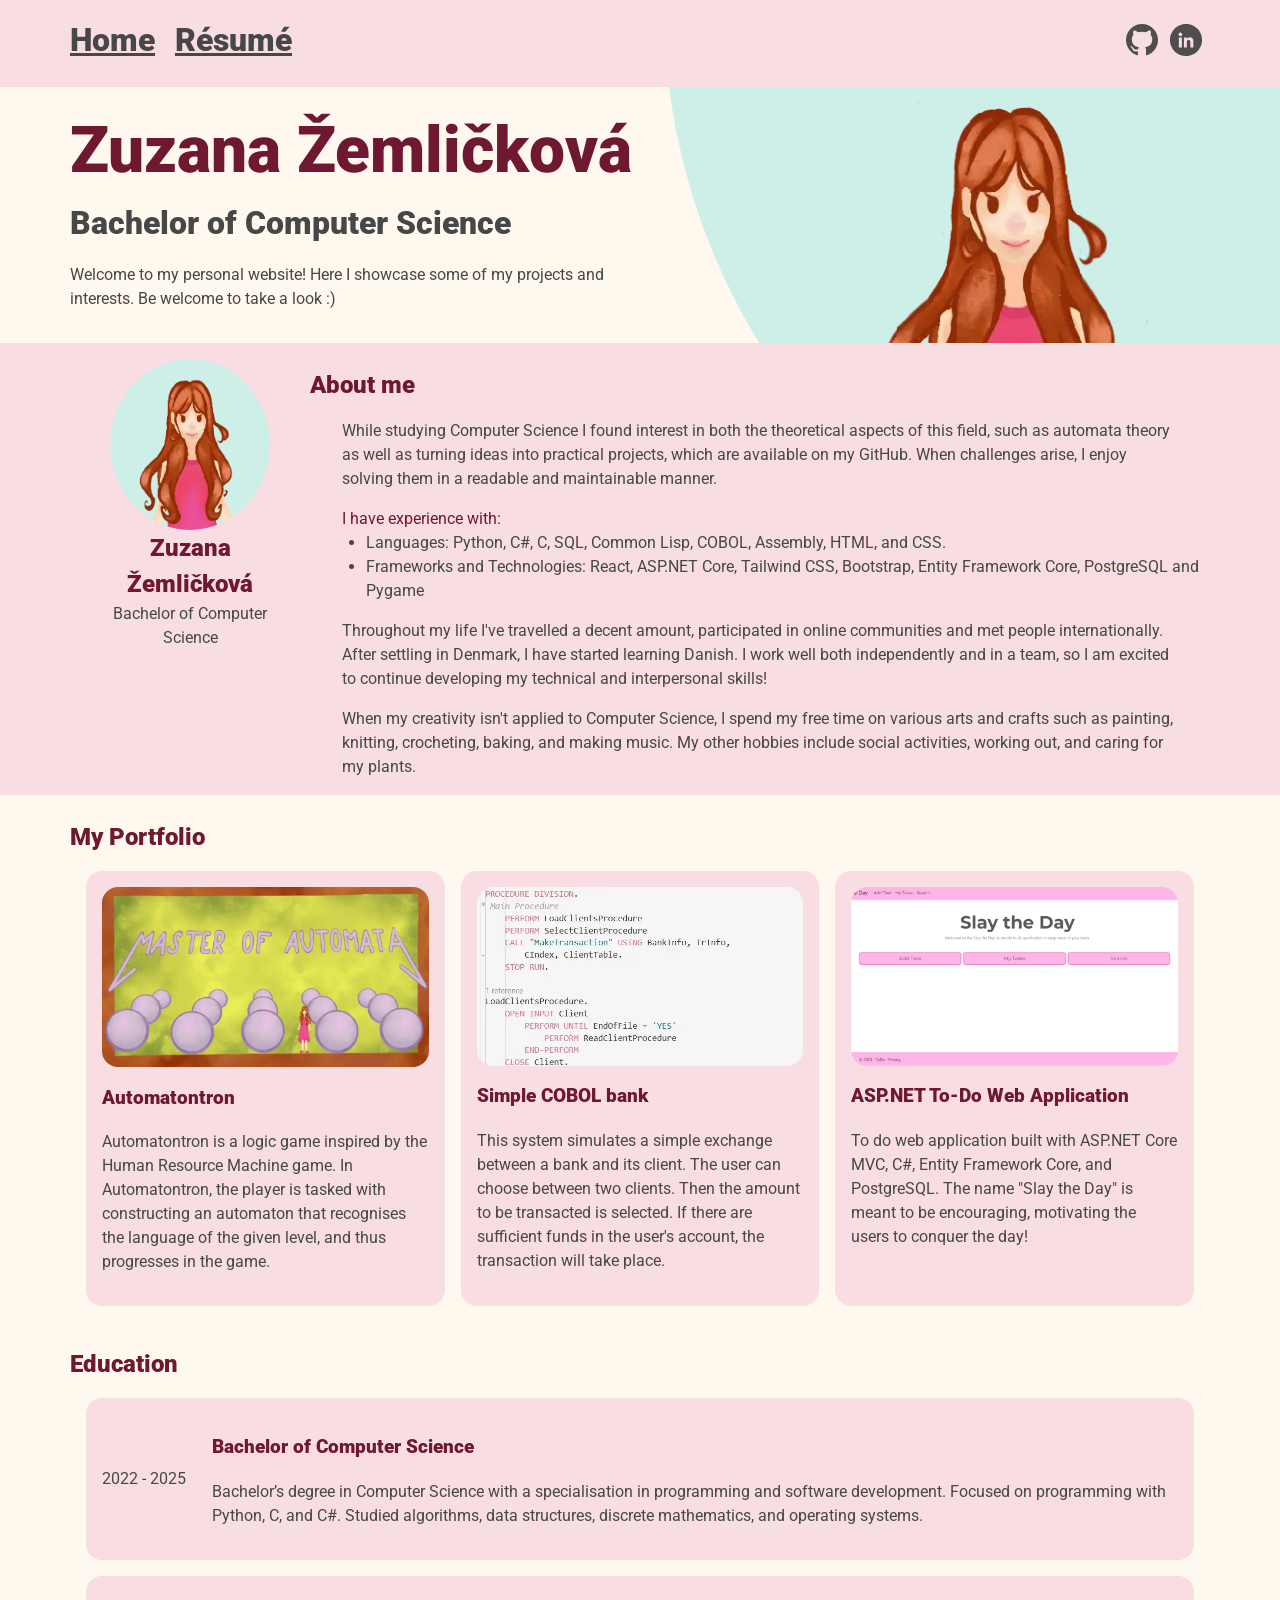
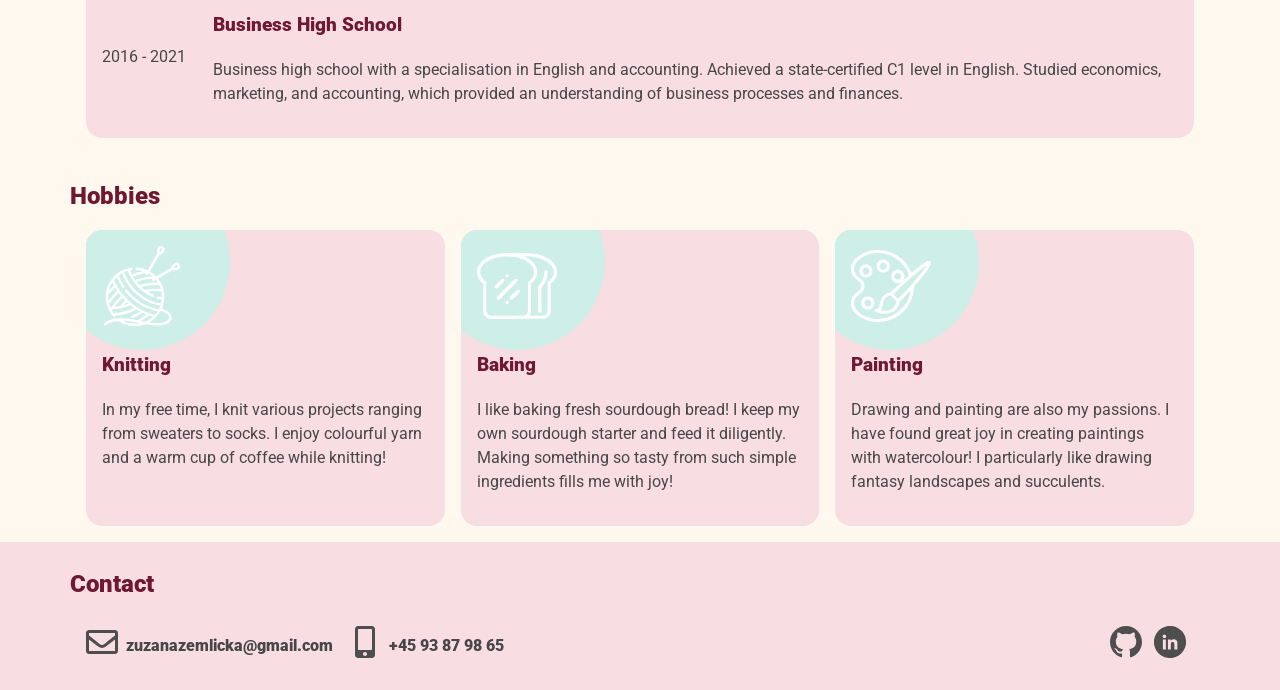
==== commit 84c59de7: "Remove Bc. in the title and fix alignment of the site" ====
--- a/index.html
+++ b/index.html
@@ -30,7 +30,7 @@
             <section class="overflow-stopper">
                 <div class="flex section-width">
                     <div class="half display-contents">
-                        <h1>Bc. Zuzana Žemličková</h1>
+                        <h1>Zuzana Žemličková</h1>
                         <span class="big-text coloured-text thick-text">Bachelor of Computer Science</span>
                         <p>Welcome to my personal website! Here I showcase some of my projects and interests. Be welcome to take a look :)</p>
                     </div>
@@ -45,7 +45,7 @@
                     <figure class="vertical-align flex--no-padding">
                         <img class="about-me-picture avatar-circle" alt="profile picture of the sites author" src="assets/other/profile-picture.webp">
                         <figcaption class="vertical-align flex--no-padding">
-                            <h2 class="text-center">Bc. Zuzana Žemličková</h2>
+                            <h2 class="text-center">Zuzana Žemličková</h2>
                             <span class="text-center">Bachelor of Computer Science</span>
                         </figcaption>
                     </figure>
--- a/style.css
+++ b/style.css
@@ -1,9 +1,12 @@
 /*colors*/
 :root{
     --background-color--primary: #FFF8EE;
-    --accent-color--primary: #F8DDE3;
+    --ui-background-color: #F8DDE3;
+    --ui-background-color--hover: #F4D2DA;
+    --ui-background-color--active: #EDC4CF;
     --accent-color--secondary: #CDEFE8;
-    --text-color: #6F1832;   
+    --text-color--title: #6F1832;
+    --text-color--text: #474747;
 }
 
 /*font*/
@@ -19,7 +22,7 @@
 }
 
 .accent-color--primary{
-    background-color: var(--accent-color--primary);
+    background-color: var(--ui-background-color);
 }
 
 .section-width{
@@ -42,18 +45,18 @@
 
 /*font*/
 p, a, address, span, li{
-    color: var(--text-color);
+    color: var(--text-color--text);
 }
 
 h1{
-    color: var(--text-color);
+    color: var(--text-color--title);
     font-size: 4em;
     margin: 0;
     font-weight: 900;
 }
 
 h2, h3{
-    color: var(--text-color);
+    color: var(--text-color--title);
     font-weight: 900;
 }
 
@@ -97,7 +100,7 @@
     font-size: medium;
     padding-left: 2em;
     margin: 0;
-    color: var(--text-color);
+    color: var(--text-color--title);
 }
 
 /*circles*/
@@ -158,13 +161,13 @@
 
 /*icons*/
 .icon:hover{
-    background-color: var(--accent-color--secondary);
+    background-color: var(--ui-background-color--hover);
     transition: background-color 0.2s;
     border-radius: 50%;
 }
 
 .icon:active{
-    background-color: var(--accent-color--primary);
+    background-color: var(--ui-background-color--active);
     transition: background-color 0.2s;
     border-radius: 50%;
 }
@@ -175,11 +178,11 @@
 }
 
 .link:hover{
+    color: var(--text-color--title);
+}
+
+.link:active{
     color: black;
-}
-
-.link:active{
-    color: var(--text-color);
 }
 
 
@@ -197,7 +200,7 @@
     width: 25em;
     border-radius: 1em;
     position: absolute;
-    top: 0.5em;
+    top: -3em;
 }
 
 .flex-reverse{
@@ -241,11 +244,11 @@
 }
 
 .grid-card:hover{
-    background-color: var(--accent-color--secondary);
+    background-color: var(--ui-background-color--hover);
 }
 
 .grid-card:active{
-    background-color: var(--accent-color--primary);
+    background-color: var(--ui-background-color--active);
 }
 
 .grid-card--img{
@@ -265,7 +268,7 @@
 
 /*education*/
 .dividing-line{
-    border-right: 1px solid var(--accent-color--primary);
+    border-right: 1px solid var(--ui-background-color);
 }
 
 .divider-width{
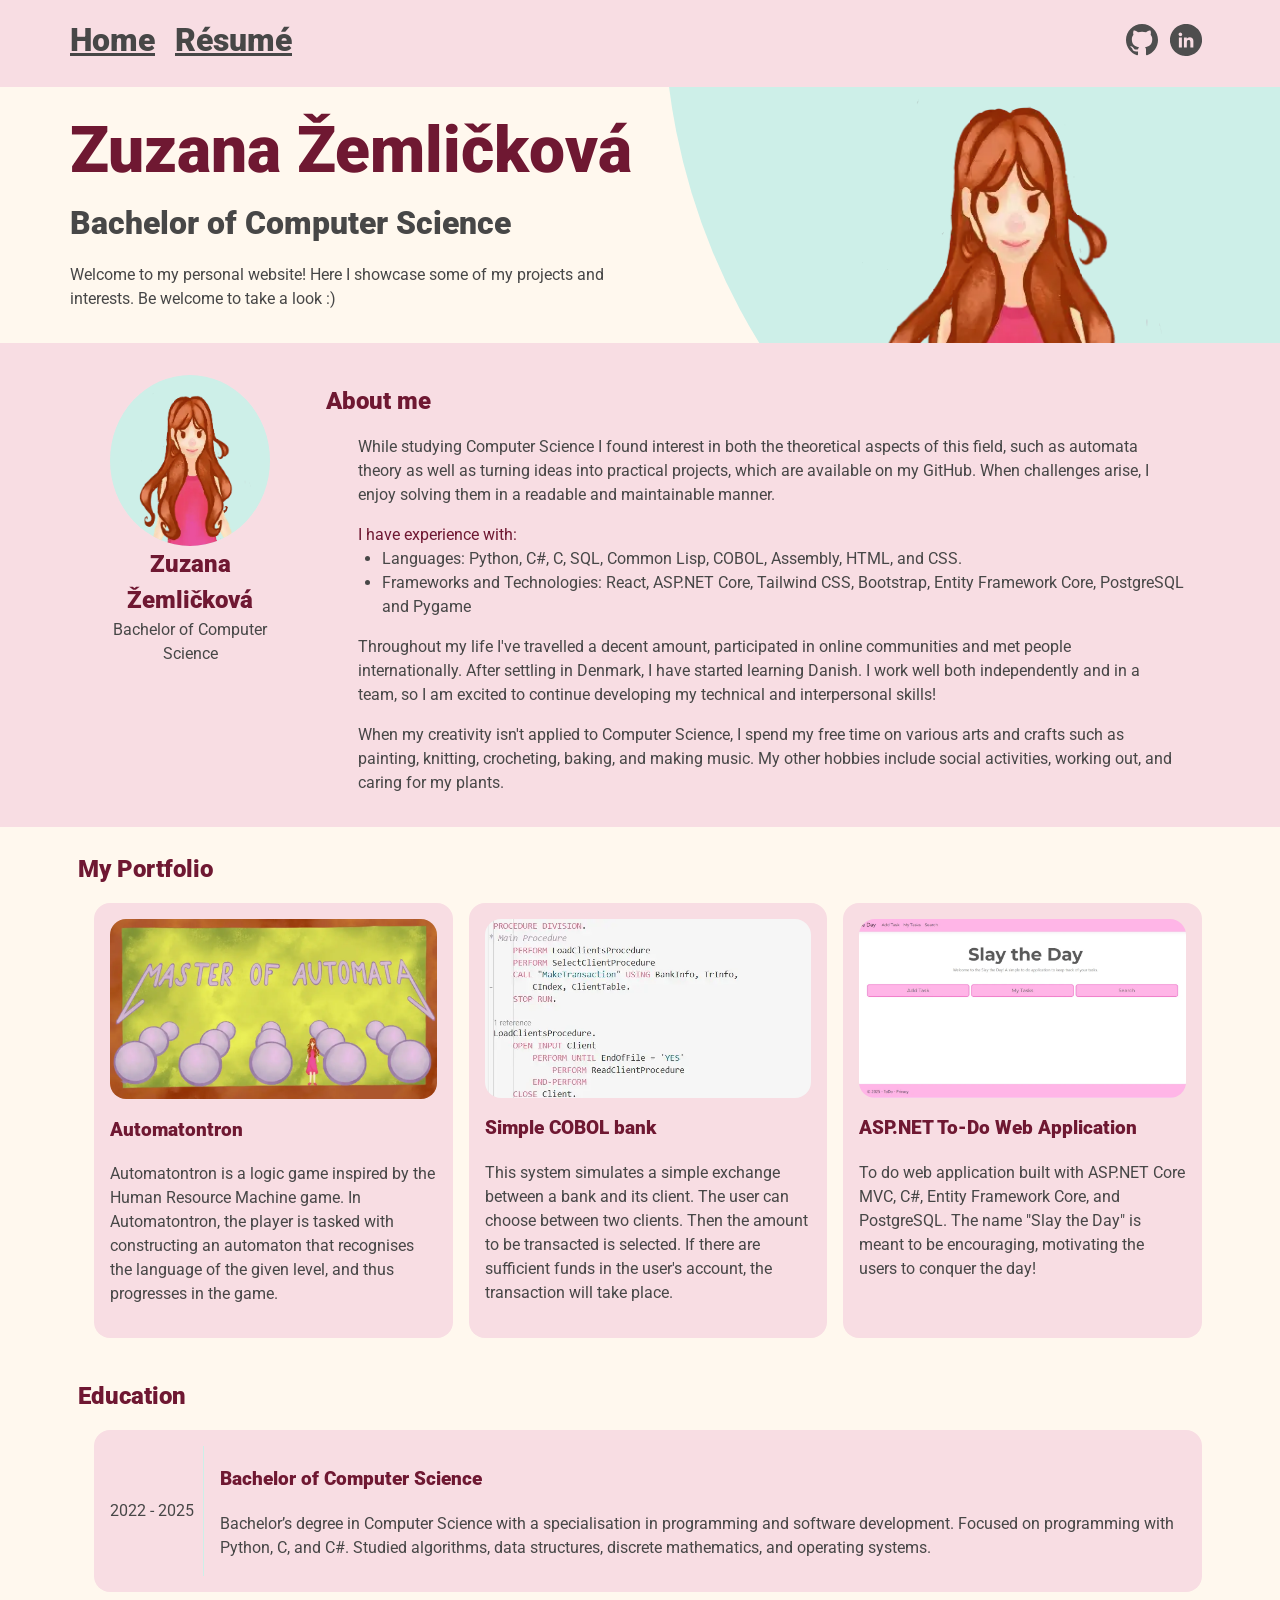
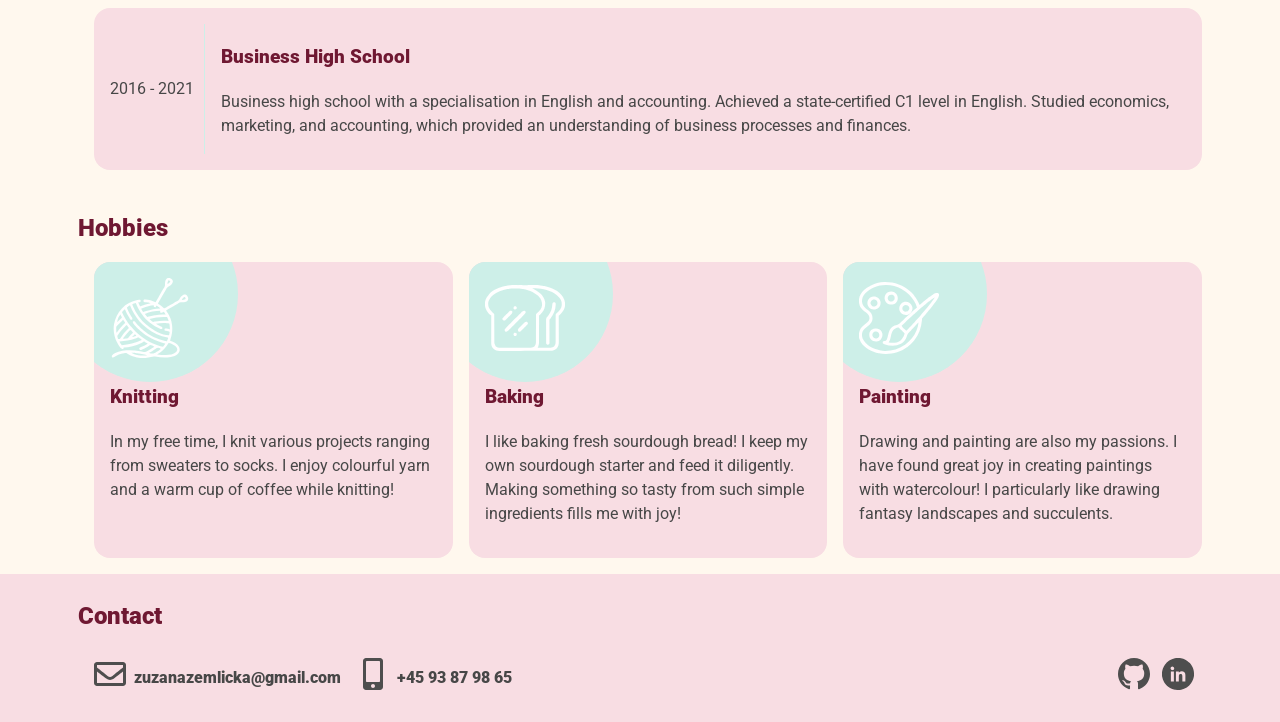
==== commit 4a4f5c6f: "Delete unused CSS class selectors" ====
--- a/index.html
+++ b/index.html
@@ -41,7 +41,7 @@
             </section>
 
             <section class="accent-color--primary">
-                <div class="about-me flex--no-padding section-width">
+                <div class="section-width about-me flex">
                     <figure class="vertical-align flex--no-padding">
                         <img class="about-me-picture avatar-circle" alt="profile picture of the sites author" src="assets/other/profile-picture.webp">
                         <figcaption class="vertical-align flex--no-padding">
@@ -171,10 +171,10 @@
             </section>
         </main>    
 
-        <footer class="accent-color--primary footer">
+        <footer class="accent-color--primary">
             <div class="section-width">
-                <h2 class="title circle">Contact</h2>
-                    <div class="flex">
+                <h2 class="title">Contact</h2>
+                    <div class="flex footer">
                         <div class="flex--no-padding">
                             <img class="small-img" alt="envelope icon" src="assets/other/envelope-regular.svg">
                             <address class="padded-text-vertical thick-text">zuzanazemlicka@gmail.com</address>
--- a/style.css
+++ b/style.css
@@ -4,7 +4,7 @@
     --ui-background-color: #F8DDE3;
     --ui-background-color--hover: #F4D2DA;
     --ui-background-color--active: #EDC4CF;
-    --accent-color--secondary: #CDEFE8;
+    --accent-color--primary: #CDEFE8;
     --text-color--title: #6F1832;
     --text-color--text: #474747;
 }
@@ -27,6 +27,7 @@
 
 .section-width{
     max-width: 1140px;
+    padding: 0 0 0 1em;
     margin: auto;
 }
 
@@ -105,7 +106,7 @@
 
 /*circles*/
 .avatar-circle{
-    background-color: var(--accent-color--secondary);
+    background-color: var(--accent-color--primary);
     border-radius: 50%;
 }
 
@@ -116,7 +117,7 @@
 
 .big-circle::before{
     content: "";
-    background-color: var(--accent-color--secondary);
+    background-color: var(--accent-color--primary);
     width: 80em;
     height: 80em;
     display: inline-block;
@@ -139,7 +140,7 @@
 
 .card-circle::before{
     content: "";
-    background-color: var(--accent-color--secondary);
+    background-color: var(--accent-color--primary);
     width: 11em;
     height: 11em;
     display: inline-block;
@@ -153,7 +154,7 @@
 .title{
     position: relative;
     z-index: 1;
-    padding: 1em 1em 0 0;
+    padding: 1em 0 0 0;
     margin: 0;
     font-weight: 900;
 }
@@ -268,7 +269,7 @@
 
 /*education*/
 .dividing-line{
-    border-right: 1px solid var(--ui-background-color);
+    border-right: 1px solid var(--accent-color--primary);
 }
 
 .divider-width{
@@ -354,10 +355,6 @@
         flex-direction: column; 
     }
 
-    .flex-horizontal{
-        justify-content: center;
-    }
-
     .box-width-auto{
         display: contents;
     }
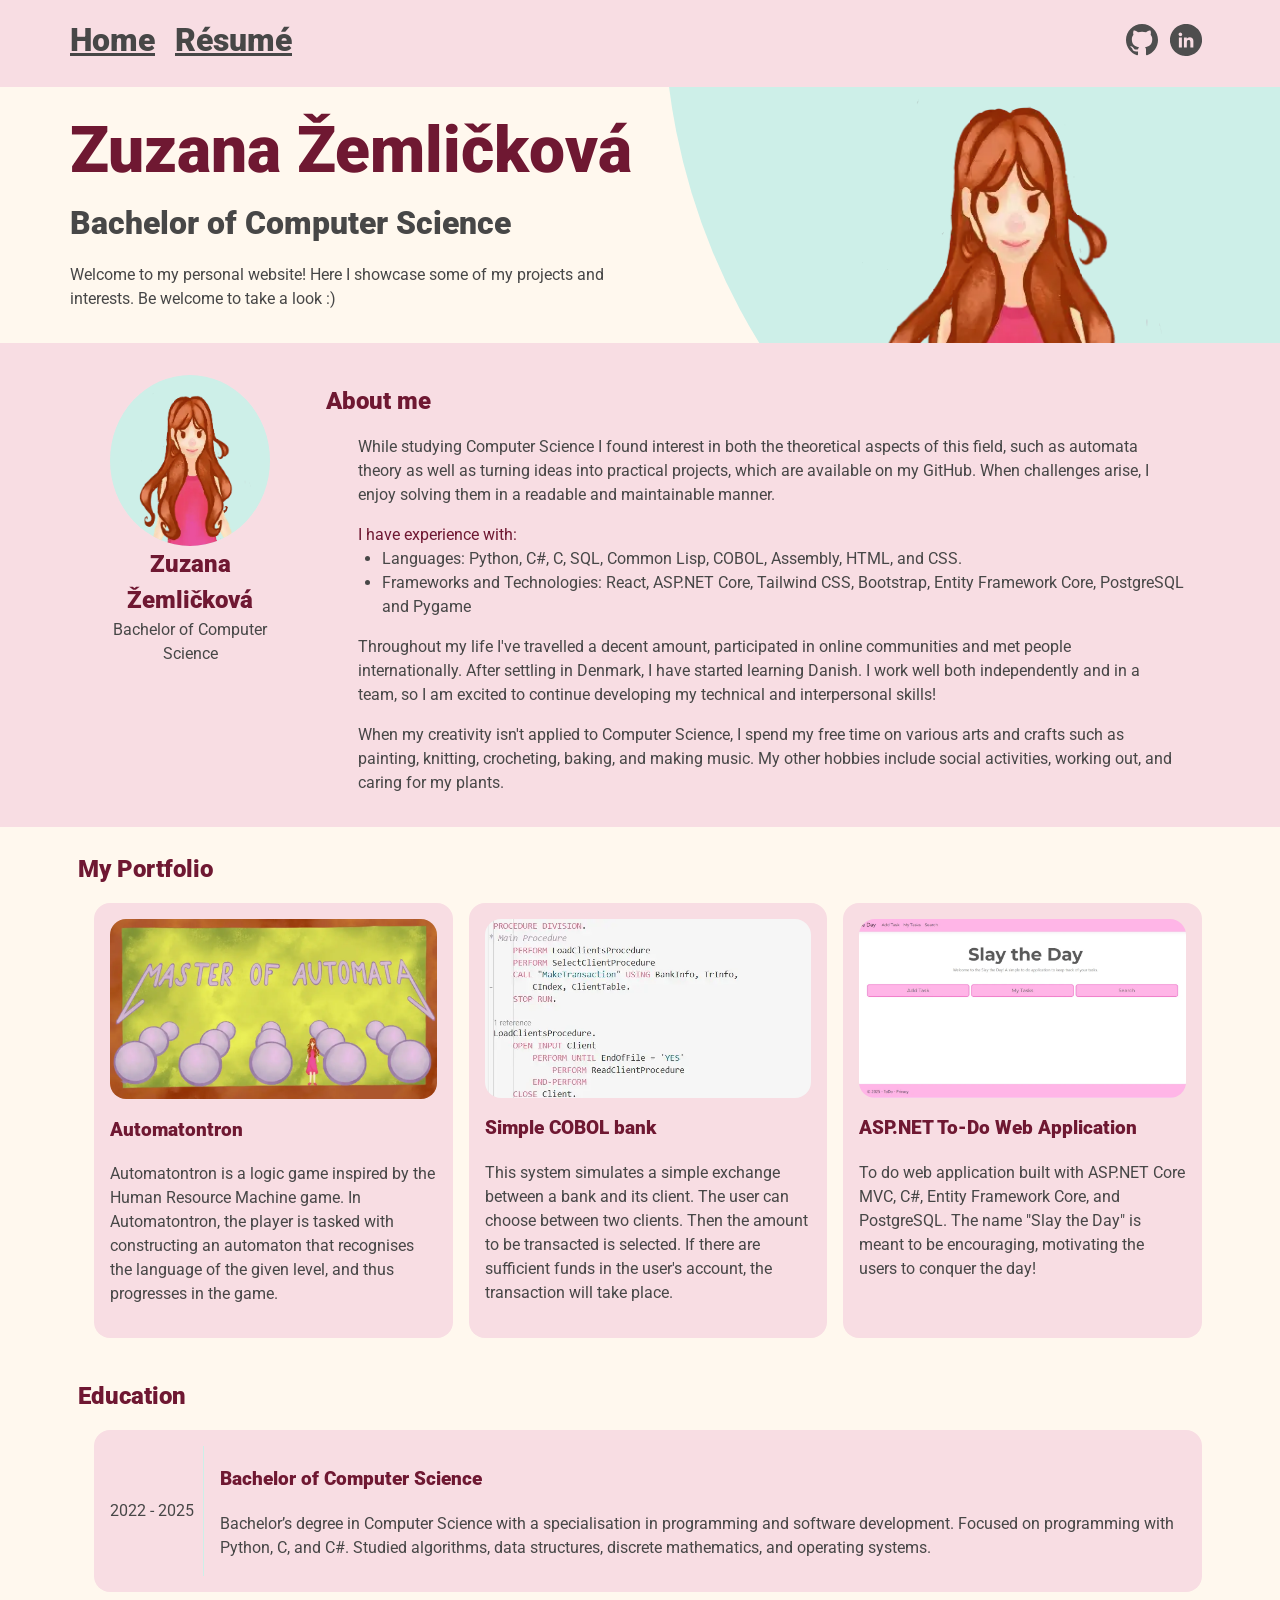
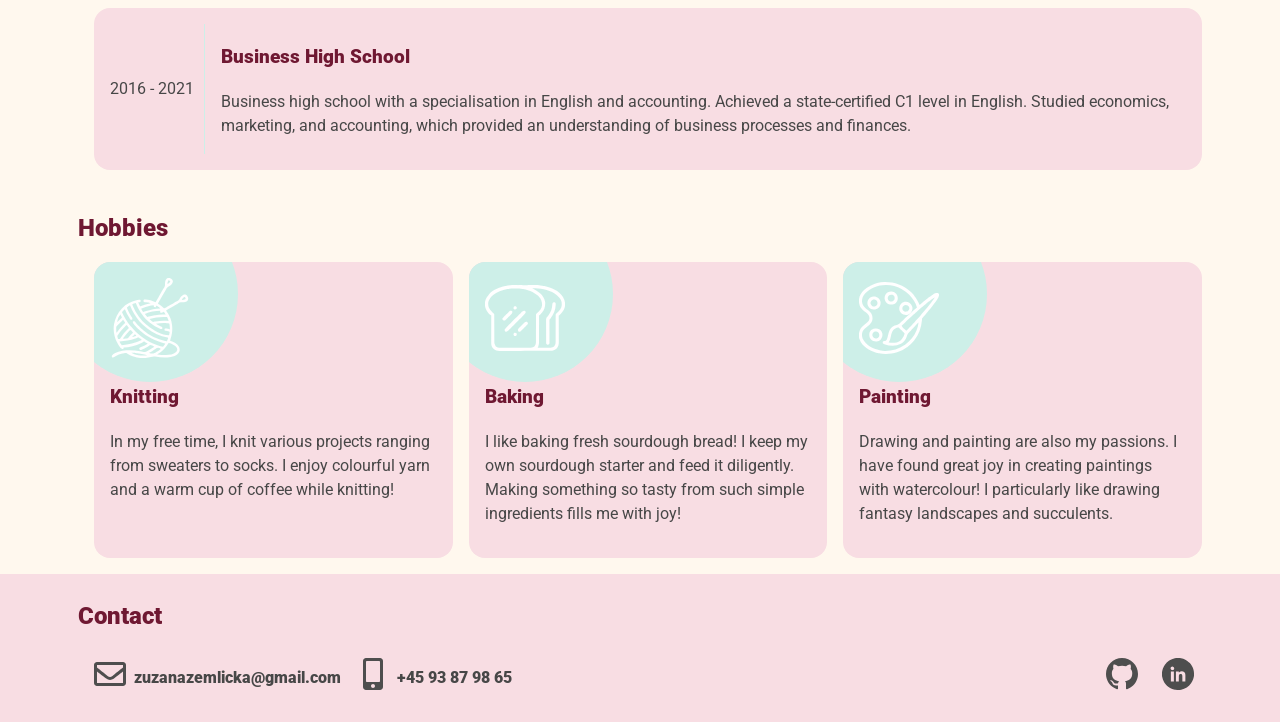
==== commit 9c6f8558: "Fix header and footer alignment" ====
--- a/index.html
+++ b/index.html
@@ -12,7 +12,7 @@
 
     <body class="background-color--primary">
         <header class="accent-color--primary">
-            <div class="section-width flex">
+            <div class="section-width header">
                 <div>
                     <a href="index.html" class="link big-text padded-text-right thick-text">Home</a>
                     <a href="Zuzana_Zemlickova_Resume.pdf" class="link big-text padded-text-right thick-text">Résumé</a>
@@ -174,16 +174,18 @@
         <footer class="accent-color--primary">
             <div class="section-width">
                 <h2 class="title">Contact</h2>
-                    <div class="flex footer">
-                        <div class="flex--no-padding">
-                            <img class="small-img" alt="envelope icon" src="assets/other/envelope-regular.svg">
-                            <address class="padded-text-vertical thick-text">zuzanazemlicka@gmail.com</address>
+                    <div class="footer">
+                        <div class="flex">
+                            <div class="flex--no-padding">
+                                <img class="small-img" alt="envelope icon" src="assets/other/envelope-regular.svg">
+                                <address class="padded-text-vertical thick-text">zuzanazemlicka@gmail.com</address>
+                            </div>
+                            <div class="flex--no-padding">
+                                <img class="small-img" alt="mobile icon" src="assets/other/mobile-alt-solid.svg">
+                                <address class="padded-text-vertical thick-text">+45 93 87 98 65</address>
+                            </div>
                         </div>
-                        <div class="flex--no-padding">
-                            <img class="small-img" alt="mobile icon" src="assets/other/mobile-alt-solid.svg">
-                            <address class="padded-text-vertical thick-text">+45 93 87 98 65</address>
-                        </div>
-                        <div class="push">
+                        <div class="push flex">
                             <a href="https://github.com/ZuZanaZZ">
                                 <img class="icon small-img" alt="github logo" src="assets/other/github-logo.svg"></a>
                             <a href="https://www.linkedin.com/in/zuzana-žemličková/">
--- a/style.css
+++ b/style.css
@@ -159,6 +159,12 @@
     font-weight: 900;
 }
 
+/*header*/
+.header{
+    display: flex;
+    gap: 1em;
+    padding: 1em;
+}
 
 /*icons*/
 .icon:hover{
@@ -324,6 +330,10 @@
     margin-left: auto;
 }
 
+.footer{
+    display: flex;
+}
+
 /*breakpoints: 1200, 960, 560, 360*/
 /*extra big*/
 @media (min-width: 1200px){ 
@@ -380,10 +390,6 @@
         flex-direction: row;
     }
 
-    .footer{
-        flex-direction: row;
-    }
-
     .big-img{
         width: 60%;
         height: 60%;
@@ -409,16 +415,6 @@
         display: contents;
     }
 
-    .push{
-        display: contents;
-    }
-
-    .footer{
-        flex-direction: column;
-        margin: auto;
-        text-align: center;
-    }
-
     .medium-img{
         width: 40%;
         height: 40%;
